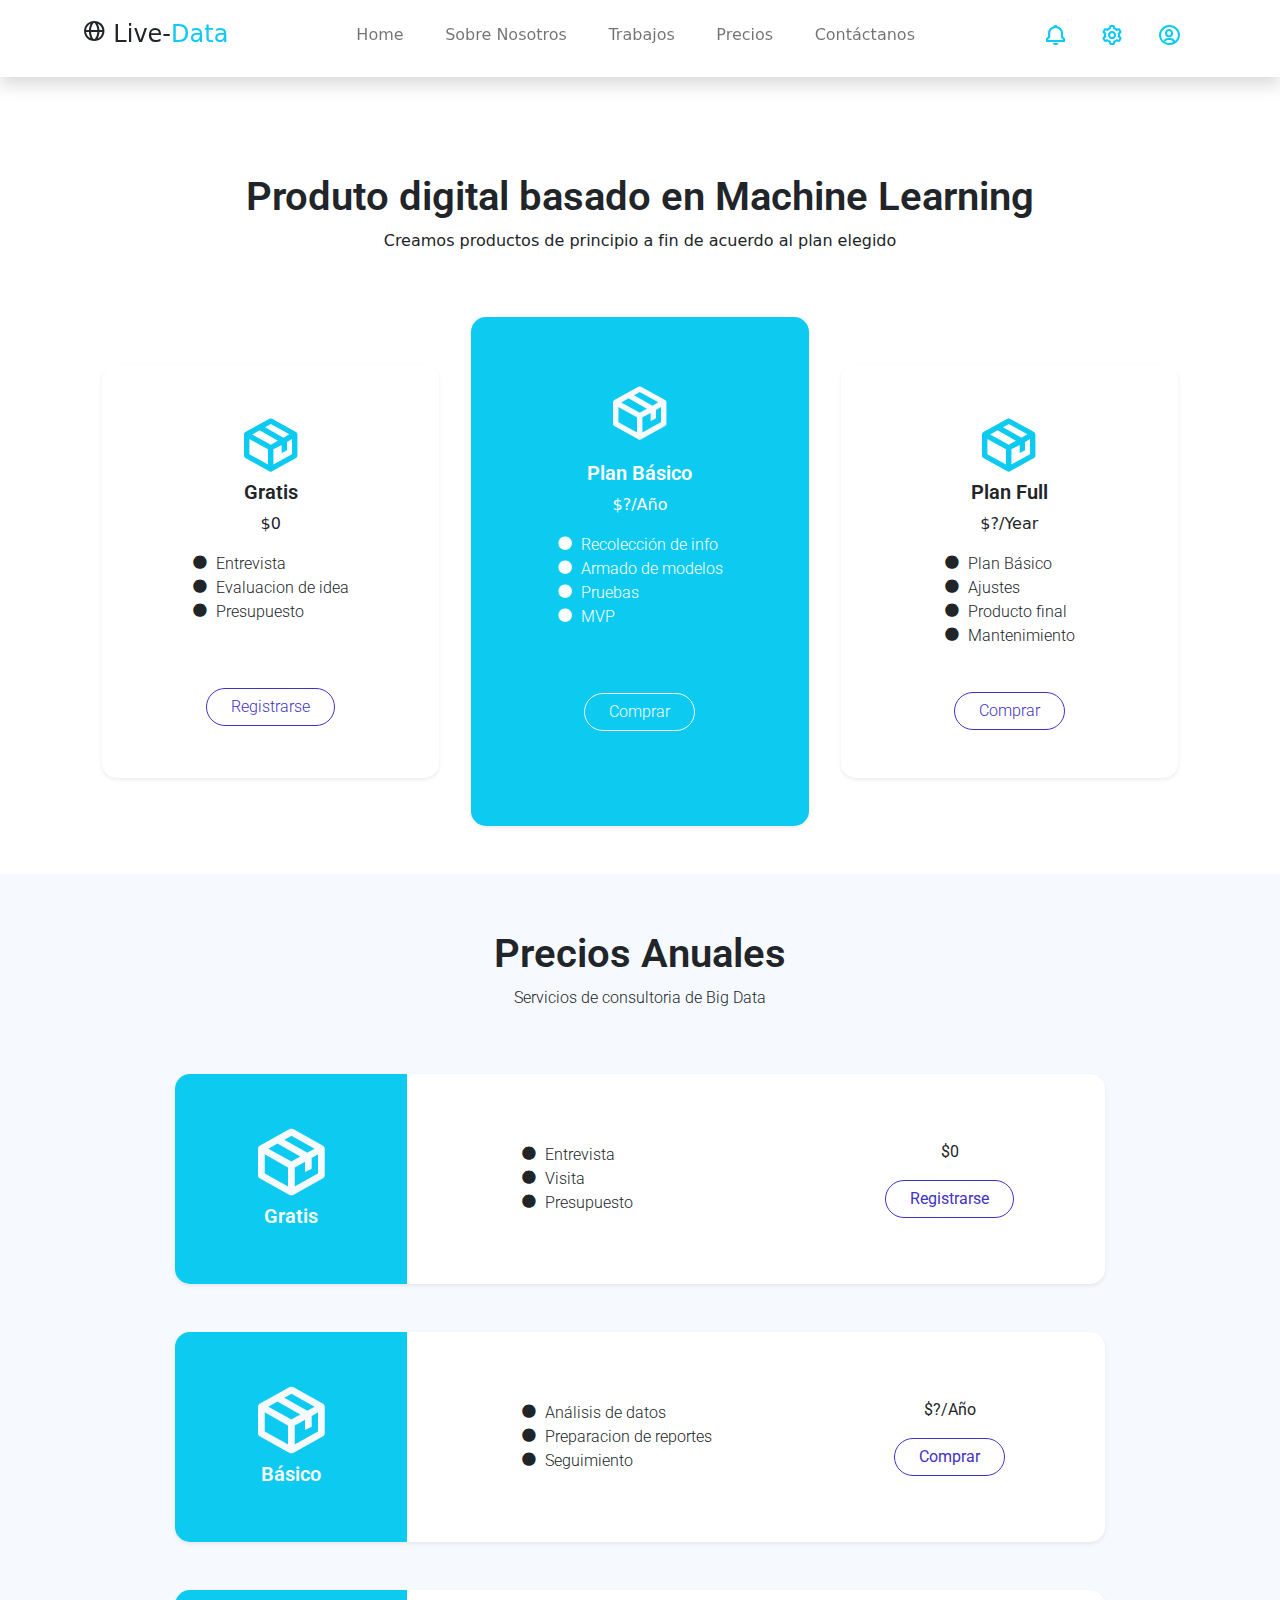
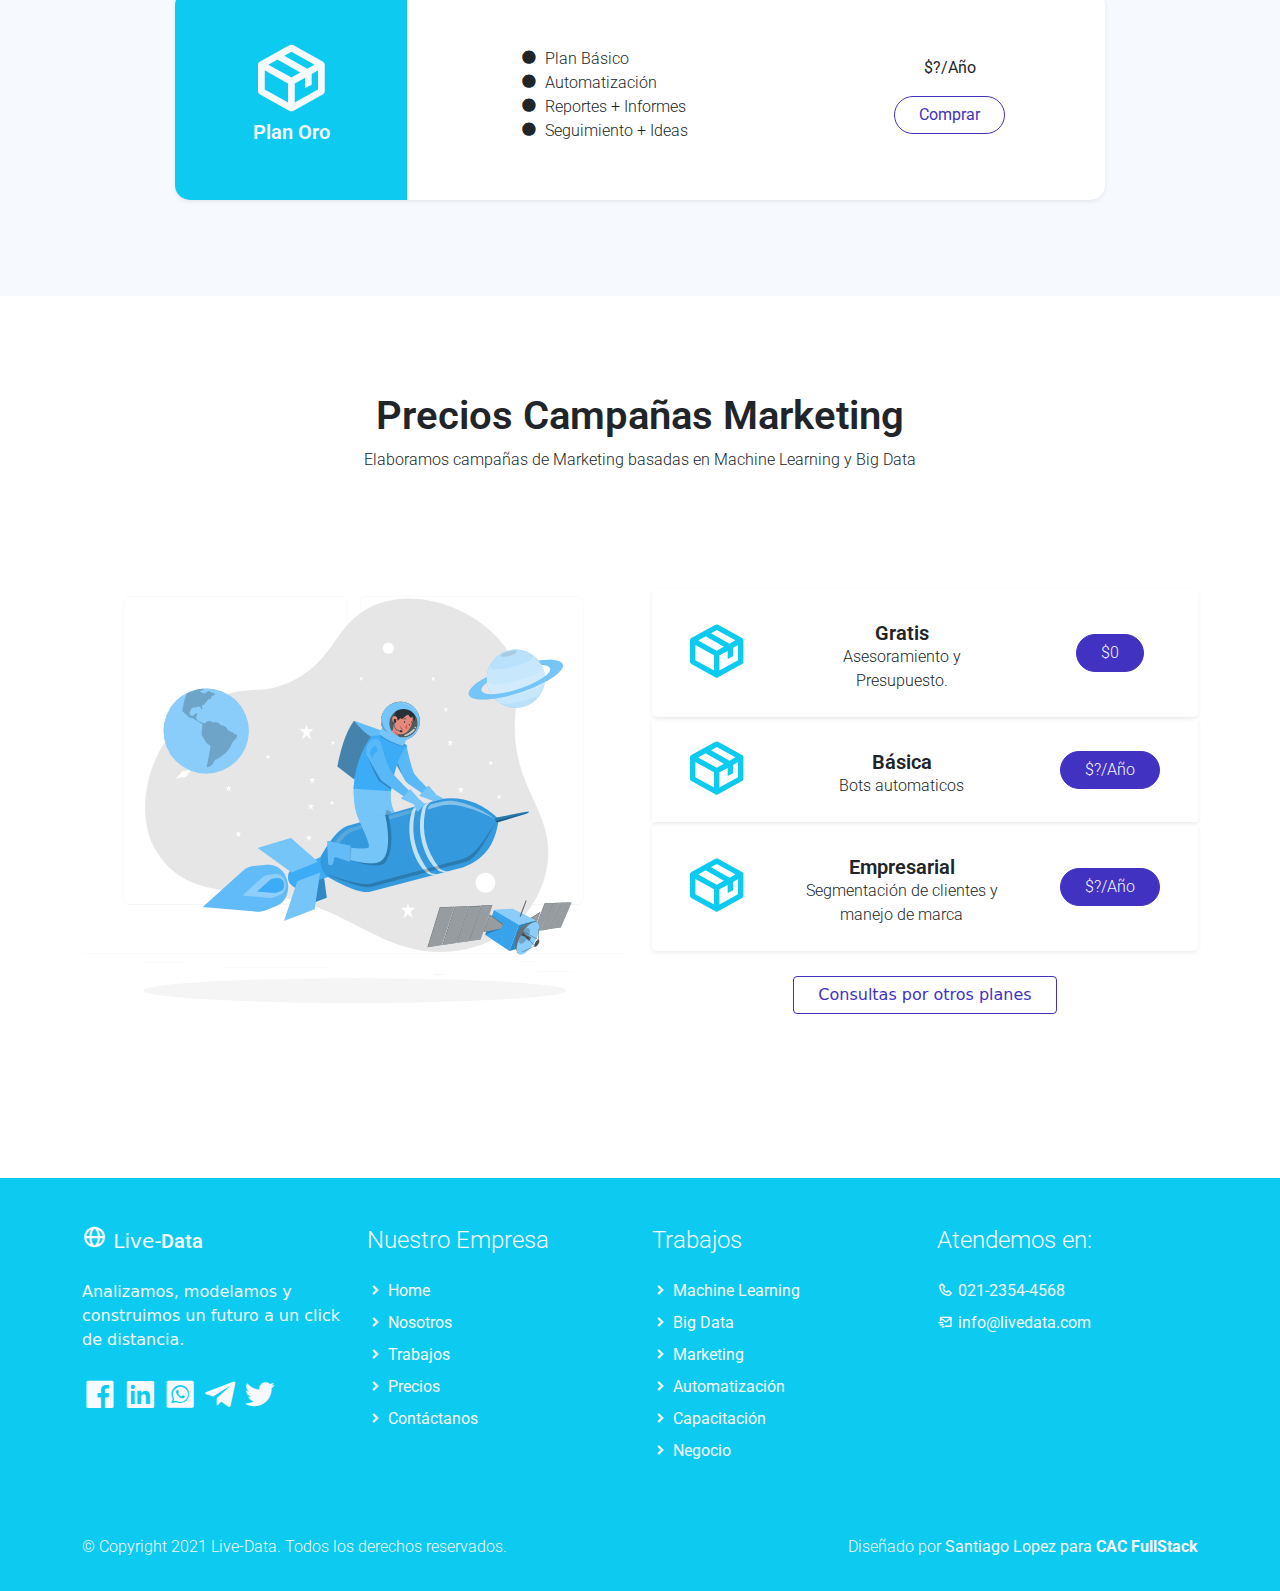
==== pricing.html @ 1e0c7a42 "Add files via upload" ====
<!DOCTYPE html>
<html lang="es">

<head>
    <title>Live-Data - Machine Learning | Big Data | Marketing</title>
        <meta charset="utf-8">
        <meta name="viewport" content="width=device-width, initial-scale=1">
        <link rel="apple-touch-icon" href="assets/img/globe-icon.png">
        <link rel="shortcut icon" type="image/x-icon" href="assets/img/globe-icon.ico">
        <!-- Load Require CSS -->
        <link href="assets/css/bootstrap.min.css" rel="stylesheet">
        <!-- Font CSS -->
        <link href="assets/css/boxicon.min.css" rel="stylesheet">
        <link href="https://fonts.googleapis.com/css2?family=Open+Sans:wght@300;400;600&display=swap" rel="stylesheet">
        <link rel="stylesheet" href="assets/css/estilos.css">
      
</head>

<body>
    <!-- Header -->
    <nav id="main_nav" class="navbar sticky-top navbar-expand-lg navbar-light bg-white shadow">
        <div class="container d-flex justify-content-between align-items-center">
            <a class="navbar-brand h1" href="index.html">
                <i class='bx bx-globe bx-sm text-dark'></i>
                <span class="text-dark h4">Live-</span><span class="text-info h4">Data</span>
            </a>
            <button class="navbar-toggler border-0" type="button" data-bs-toggle="collapse" data-bs-target="#navbar-toggler-success" aria-controls="navbarSupportedContent" aria-expanded="false" aria-label="Toggle navigation">
                <span class="navbar-toggler-icon"></span>
            </button>

            <div class="align-self-center collapse navbar-collapse flex-fill  d-lg-flex justify-content-lg-between" id="navbar-toggler-success">
                <div class="flex-fill mx-xl-5 mb-2">
                    <ul class="nav navbar-nav d-flex justify-content-between mx-xl-5 text-center text-dark">
                       <li class="nav-item">
                            <a class="nav-link btn-outline-info rounded-pill px-3" href="index.html">Home</a>
						<!-- px = padding y mx es el margin 
						rounded-pill =genera ese boton con bordes redondeados rounded-circle-->	
                        </li>
                        <li class="nav-item">
                            <a class="nav-link btn-outline-info rounded-pill px-3" href="about.html">Sobre Nosotros</a>
                        </li>
                        <li class="nav-item">
                            <a class="nav-link btn-outline-info rounded-pill px-3" href="work.html">Trabajos</a>
                        </li>
                        <li class="nav-item">
                            <a class="nav-link btn-outline-info rounded-pill px-3" href="pricing.html">Precios</a>
                        </li>
                        <li class="nav-item">
                            <a class="nav-link btn-outline-info rounded-pill px-3" href="contact.html">Contáctanos</a>
                        </li>
                    </ul>
                </div>
                <div class="navbar align-self-center d-flex">
                    <a class="nav-link" href="#"><i class='bx bx-bell bx-sm bx-tada-hover text-info'></i></a>
                    <a class="nav-link" href="#"><i class='bx bx-cog bx-sm text-info'></i></a>
                    <a class="nav-link" href="#"><i class='bx bx-user-circle bx-sm text-info'></i></a>
                </div>
            </div>
        </div>
    </nav>
    <!-- Close Header -->


    <!-- Start pricing -->
    <div class="container-lg py-5">
        <div class="col-md-12 m-auto text-center py-5">
            <h1 class="pricing-header h2 semi-bold-600">Produto digital basado en Machine Learning</h1>
            <p class="pricing-footer">
                Creamos productos de principio a fin de acuerdo al plan elegido
            </p>
        </div>


        <div class="row px-lg-3">


            <div class="col-md-4 pb-5 pt-sm-0 mt-5 px-xl-3">
                <div class="pricing-table card h-100 shadow-sm border-0 py-5">
                    <div class="pricing-table-body card-body rounded-pill text-center align-self-center p-md-0">
                        <i class="pricing-table-icon display-3 bx bx-package text-info"></i>
                        <h2 class="pricing-table-heading h5 semi-bold-600">Gratis</h2>
                        <p>$0</p>
                        <ul class="pricing-table-body text-start text-dark px-4 list-unstyled light-300">
                            <li><i class="bx bxs-circle me-2"></i>Entrevista</li>
                            <li><i class="bx bxs-circle me-2"></i>Evaluacion de idea</li>
                            <li><i class="bx bxs-circle me-2"></i>Presupuesto</li>
                        </ul>
                        <div class="pricing-table-footer pt-5">
                            <a href="#" class="btn rounded-pill px-4 btn-outline-primary light-300">Registrarse</a>
                        </div>
                    </div>
                </div>
            </div>


            <div class="col-md-4 pt-sm-0 pt-3 px-xl-3">
                <div class="pricing-table card bg-info h-100 card-rounded shadow-sm border-0 py-5">
                    <div class="pricing-table-body card-body text-center text-white align-self-center p-md-0">
                        <i class="pricing-table-icon display-3 bx bx-package text-light py-3"></i>
                        <h2 class="pricing-table-heading h5 semi-bold-600">Plan Básico</h2>
                        <p>$?/Año</p>
                        <ul class="pricing-table-list text-start text-dark px-4 list-unstyled light-300">
                            <li class="text-white"><i class="bx bxs-circle me-2"></i>Recolección de info</li>
                            <li class="text-white"><i class="bx bxs-circle me-2"></i>Armado de modelos</li>
                            <li class="text-white"><i class="bx bxs-circle me-2"></i>Pruebas</li>
                            <li class="text-white"><i class="bx bxs-circle me-2"></i>MVP</li>
                        </ul>
                        <div class="pricing-table-footer pt-5 pb-2">
                            <a href="#" class="btn rounded-pill px-4 btn-outline-light light-300">Comprar</a>
                        </div>
                    </div>
                </div>
            </div>


            <div class="col-md-4 pb-5 pt-sm-0 mt-5 px-xl-3">
                <div class="pricing-table card h-100 shadow-sm border-0 py-5">
                    <div class="pricing-table-body card-body text-center align-self-center p-md-0">
                        <i class="pricing-table-icon display-3 bx bx-package text-info"></i>
                        <h2 class="pricing-table-heading h5 semi-bold-600">Plan Full</h2>
                        <p>$?/Year</p>
                        <ul class="pricing-table-list text-start text-dark px-4 list-unstyled light-300">
                            <li><i class="bx bxs-circle me-2"></i>Plan Básico</li>
                            <li><i class="bx bxs-circle me-2"></i>Ajustes</li>
                            <li><i class="bx bxs-circle me-2"></i>Producto final</li>
                            <li><i class="bx bxs-circle me-2"></i>Mantenimiento</li>
                        </ul>
                        <br>
                        <div class="pricing-table-footer pt-1">
                            <a href="#" class="btn rounded-pill px-4 btn-outline-primary light-300">Comprar</a>
                        </div>
                    </div>
                </div>
            </div>


        </div>
    </div>
    <!-- End Content -->





    <!-- Start Pricing Horizontal Section -->
    <section class="bg-light pt-sm-0 py-5">
        <div class="container py-5">

            <h1 class="h2 semi-bold-600 text-center mt-2">Precios Anuales</h1>
            <p class="text-center pb-5 light-300">Servicios de consultoria de Big Data</p>

            <!-- Start Pricing Horizontal -->
            <div class="pricing-horizontal row col-10 m-auto d-flex shadow-sm rounded overflow-hidden bg-white">
                <div class="pricing-horizontal-icon col-md-3 text-center bg-info text-light py-4">
                    <i class="display-1 bx bx-package pt-4"></i>
                    <h5 class="h5 semi-bold-600 pb-4 light-300">Gratis</h5>
                </div>
                <div class="pricing-horizontal-body offset-lg-1 col-md-5 col-lg-4 d-flex align-items-center pl-5 pt-lg-0 pt-4">
                    <ul class="text-left px-4 list-unstyled mb-0 light-300">
                        <li><i class="bx bxs-circle me-2"></i>Entrevista</li>
                        <li><i class="bx bxs-circle me-2"></i>Visita</li>
                        <li><i class="bx bxs-circle me-2"></i>Presupuesto</li>
                    </ul>
                </div>
                <div class="pricing-horizontal-tag col-md-4 text-center pt-3 d-flex align-items-center">
                    <div class="w-100 light-300">
                        <p>$0</p>
                        <a href="#" class="btn rounded-pill px-4 btn-outline-primary mb-3">Registrarse</a>
                    </div>
                </div>
            </div>
            <!-- End Pricing Horizontal -->

            <!-- Start Pricing Horizontal -->
            <div class="pricing-horizontal row col-10 m-auto d-flex shadow-sm rounded overflow-hidden my-5 bg-white">
                <div class="pricing-horizontal-icon col-md-3 text-center bg-info text-light py-4">
                    <i class="display-1 bx bx-package pt-4"></i>
                    <h5 class="h5 semi-bold-600 pb-4 light-300">Básico</h5>
                </div>
                <div class="pricing-horizontal-body offset-lg-1 col-md-5 col-lg-4 d-flex align-items-center pl-5 pt-lg-0 pt-4">
                    <ul class="text-left px-4 list-unstyled mb-0 light-300">
                        <li><i class="bx bxs-circle me-2"></i>Análisis de datos</li>
                        <li><i class="bx bxs-circle me-2"></i>Preparacion de reportes</li>
                        <li><i class="bx bxs-circle me-2"></i>Seguimiento</li>
                    </ul>
                </div>
                <div class="pricing-horizontal-tag col-md-4 text-center pt-3 d-flex align-items-center">
                    <div class="w-100 light-300">
                        <p>$?/Año</p>
                        <a href="#" class="btn rounded-pill px-4 btn-outline-primary mb-3">Comprar</a>
                    </div>
                </div>
            </div>
            <!-- End Pricing Horizontal -->

            <!-- Start Pricing Horizontal -->
            <div class="pricing-horizontal row col-10 m-auto d-flex shadow-sm rounded overflow-hidden bg-white">
                <div class="pricing-horizontal-icon col-md-3 text-center bg-info text-light py-4">
                    <i class="display-1 bx bx-package pt-4"></i>
                    <h5 class="h5 semi-bold-600 pb-4 light-300">Plan Oro</h5>
                </div>
                <div class="pricing-horizontal-body offset-lg-1 col-md-5 col-lg-4 d-flex align-items-center pl-5 pt-lg-0 pt-4">
                    <ul class="text-left px-4 list-unstyled mb-0 light-300">
                        <li><i class="bx bxs-circle me-2"></i>Plan Básico</li>
                        <li><i class="bx bxs-circle me-2"></i>Automatización</li>
                        <li><i class="bx bxs-circle me-2"></i>Reportes + Informes</li>
                        <li><i class="bx bxs-circle me-2"></i>Seguimiento + Ideas</li>
                    </ul>
                </div>
                <div class="pricing-horizontal-tag col-md-4 text-center pt-3 d-flex align-items-center">
                    <div class="w-100 light-300">
                        <p>$?/Año</p>
                        <a href="#" class="btn rounded-pill px-4 btn-outline-primary mb-3">Comprar</a>
                    </div>
                </div>
            </div>
            <!-- End Pricing Horizontal -->

        </div>
    </section>
    <!--End Pricing Horizontal Section-->

    <section class="container py-5">

        <h1 class="h2 semi-bold-600 text-center pt-5">Precios Campañas Marketing</h1>
        <p class="text-center pb-5 light-300">
            Elaboramos campañas de Marketing basadas en Machine Learning y Big Data
        </p>

        <div class="row d-flex align-items-center pb-5">

            <div class="col-lg-6 offset-lg-0 col-md-8 offset-md-2">
                <img class="rounded float-right" src="./assets/img/pricing.svg">
            </div>

            <div class="col-lg-6">

                <!-- Start Pricing List -->
                <div class="pricing-list shadow-sm rounded-top rounded-3 py-sm-0 py-5">
                    <div class="row p-2">
                        <div class="pricing-list-icon col-3 text-center m-auto text-info ml-5 py-2">
                            <i class="display-3 bx bx-package"></i>
                        </div>
                        <div class="pricing-list-body col-md-5 align-items-center pl-3 pt-2">
                            <ul class="list-unstyled text-center light-300">
                                <li class="h5 semi-bold-600 mb-0 mt-3">Gratis</li>
                                <li>Asesoramiento y Presupuesto.</li>
                            </ul>
                        </div>
                        <div class="pricing-list-footer col-4 text-center m-auto align-items-center">
                            <a href="#" class="btn rounded-pill px-4 btn-primary light-300">$0</a>
                        </div>
                    </div>
                </div>
                <!-- End Pricing List -->

                <!-- Start Pricing List -->
                <div class="pricing-list shadow-sm py-sm-0 py-5">
                    <div class="row p-2">
                        <div class="pricing-list-icon col-3 text-center m-auto text-info ml-5 py-2">
                            <i class="display-3 bx bx-package"></i>
                        </div>
                        <div class="pricing-list-body col-md-5 align-items-center pl-3 pt-2">
                            <ul class="list-unstyled text-center light-300">
                                <li class="h5 semi-bold-600 mb-0 mt-3">Básica</li>
                                <li>Bots automaticos</li>
                            </ul>
                        </div>
                        <div class="pricing-list-footer col-sm-4 col-5 text-center m-auto align-items-center">
                            <a href="#" class="btn rounded-pill px-4 btn-primary light-300">$?/Año</a>
                        </div>
                    </div>
                </div>
                <!-- End Pricing List -->

                <!-- Start Pricing List -->
                <div class="pricing-list shadow-sm rounded-botton rounded-3 py-sm-0 py-5">
                    <div class="row p-2">
                        <div class="pricing-list-icon col-sm-3 text-center m-auto text-info ml-5 py-2">
                            <i class="display-3 bx bx-package"></i>
                        </div>
                        <div class="pricing-list-body col-md-5 align-items-center pl-3 pt-2">
                            <ul class="list-unstyled text-center light-300">
                                <li class="h5 semi-bold-600 mb-0 mt-3">Empresarial</li>
                                <li>Segmentación de clientes y manejo de marca</li>
                            </ul>
                        </div>
                        <div class="pricing-list-footer col-sm-4 col-5 text-center m-auto align-items-center">
                            <a href="#" class="btn rounded-pill px-4 btn-primary light-300">$?/Año</a>
                        </div>
                    </div>
                </div>
                <!-- End Pricing List -->
                <p class="text-center"><a class="btn px-4 mt-4 mx-auto btn-outline-primary" href="#">Consultas por otros planes</a></p>


            </div>
        </div>
    </section>


     <!-- Start Footer -->
     <footer class="bg-info pt-4">
        <div class="container">
            <div class="row py-4">

                <div class="col-lg-3 col-12 align-left">
                    <a class="navbar-brand" href="index.html">
                        <i class='bx bx-globe bx-sm text-light'></i>
                        <span class="text-light h5">Live-</span><span class="text-light h5 semi-bold-600">Data</span>
                    </a>
                    <p class="text-light my-lg-4 my-2">
                        Analizamos, modelamos y construimos un futuro
                        a un click de distancia.
                    </p>
                    <ul class="list-inline footer-icons light-300">
                        <li class="list-inline-item m-0">
                            <a class="text-light" target="_blank" href="http://facebook.com/">
                                <i class='bx bxl-facebook-square bx-md'></i>
                            </a>
                        </li>
                        <li class="list-inline-item m-0">
                            <a class="text-light" target="_blank" href="https://www.linkedin.com/">
                                <i class='bx bxl-linkedin-square bx-md'></i>
                            </a>
                        </li>
                        <li class="list-inline-item m-0">
                            <a class="text-light" target="_blank" href="https://www.whatsapp.com/">
                                <i class='bx bxl-whatsapp-square bx-md'></i>
                            </a>
                        </li>
                        <li class="list-inline-item m-0">
                            <a class="text-light" target="_blank" href="https://web.telegram.org/">
                                <i class='bx bxl-telegram bx-md'></i>
                            </a>
                        </li>
                        <li class="list-inline-item m-0">
                            <a class="text-light" target="_blank" href="https://www.twitter.com/">
                                <i class='bx bxl-twitter bx-md' ></i>
                            </a>
                        </li>
                    </ul>
                </div>

                <div class="col-lg-3 col-md-4 my-sm-0 mt-4">
                    <h3 class="h4 pb-lg-3 text-light light-300">Nuestro Empresa</h2>
                        <ul class="list-unstyled text-light light-300">
                            <li class="pb-2">
                                <i class='bx-fw bx bxs-chevron-right bx-xs'></i><a class="text-decoration-none text-light" 
								href="index.html">Home</a>
                            </li>
                            <li class="pb-2">
                                <i class='bx-fw bx bxs-chevron-right bx-xs'></i><a class="text-decoration-none text-light py-1" 
								href="about.html">Nosotros</a>
                            </li>
                            <li class="pb-2">
                                <i class='bx-fw bx bxs-chevron-right bx-xs'></i><a class="text-decoration-none text-light py-1" 
								href="work.html">Trabajos</a>
                            </li>
                            <li class="pb-2">
                                <i class='bx-fw bx bxs-chevron-right bx-xs'></i></i><a class="text-decoration-none text-light py-1" 
								href="pricing.html">Precios</a>
                            </li>
                            <li class="pb-2">
                                <i class='bx-fw bx bxs-chevron-right bx-xs'></i><a class="text-decoration-none text-light py-1" 
								href="contact.html">Contáctanos</a>
                            </li>
                        </ul>
                </div>

                <div class="col-lg-3 col-md-4 my-sm-0 mt-4">
                    <h2 class="h4 pb-lg-3 text-light light-300">Trabajos</h2>
                    <ul class="list-unstyled text-light light-300">
                        <li class="pb-2">
                            <i class='bx-fw bx bxs-chevron-right bx-xs'></i><a class="text-decoration-none text-light py-1" 
							href="#">Machine Learning</a>
                        </li>
                        <li class="pb-2">
                            <i class='bx-fw bx bxs-chevron-right bx-xs'></i><a class="text-decoration-none text-light py-1" 
							href="#">Big Data</a>
                        </li>
                        <li class="pb-2">
                            <i class='bx-fw bx bxs-chevron-right bx-xs'></i><a class="text-decoration-none text-light py-1" 
							href="#">Marketing</a>
                        </li>
                        <li class="pb-2">
                            <i class='bx-fw bx bxs-chevron-right bx-xs'></i><a class="text-decoration-none text-light py-1" 
							href="#">Automatización</a>
                        </li>
                        <li class="pb-2">
                            <i class='bx-fw bx bxs-chevron-right bx-xs'></i><a class="text-decoration-none text-light py-1" 
							href="#">Capacitación</a>
                        </li>
                        <li class="pb-2">
                            <i class='bx-fw bx bxs-chevron-right bx-xs'></i><a class="text-decoration-none text-light py-1" 
							href="#">Negocio</a>
                        </li>
                    </ul>
                </div>

                <div class="col-lg-3 col-md-4 my-sm-0 mt-4">
                    <h2 class="h4 pb-lg-3 text-light light-300">Atendemos en:</h2>
                    <ul class="list-unstyled text-light light-300">
                        <li class="pb-2">
                            <i class='bx-fw bx bx-phone bx-xs'></i><a class="text-decoration-none text-light py-1" 
							href="tel:010-020-0340">021-2354-4568</a>
                        </li>
                        <li class="pb-2">
                            <i class='bx-fw bx bx-mail-send bx-xs'></i><a class="text-decoration-none text-light py-1"
							href="mailto:info@livedata.com">info@livedata.com</a>
                        </li>
                    </ul>
                </div>

            </div>
        </div>

        <div class="w-100 bg-info py-3">
            <div class="container">
                <div class="row pt-2">
                    <div class="col-lg-6 col-sm-12">
                        <p class="text-lg-start text-center text-light light-300">
                            © Copyright 2021 Live-Data. Todos los derechos reservados.
                        </p>
                    </div>
                    <div class="col-lg-6 col-sm-12">
                        <p class="text-lg-end text-center text-light light-300">
                            Diseñado por <a rel="sponsored" class="text-decoration-none text-light" 
							href="https://cursophp.com.ar/" target="_blank">Santiago Lopez para <strong>CAC FullStack</strong></a>
                        </p>
                    </div>
                </div>
            </div>
        </div>

    </footer>
    <!--End Footer-->




    <!-- Bootstrap -->
    <script src="assets/js/bootstrap.bundle.min.js"></script>


</body>

</html>
---- assets/css/boxicon.min.css ----
@font-face{font-family:'boxicons';font-weight:normal;font-style:normal;src:url('../fonts/boxicons.eot');src:url('../fonts/boxicons.eot') format('embedded-opentype'),url('../fonts/boxicons.woff2') format('woff2'),url('../fonts/boxicons.woff') format('woff'),url('../fonts/boxicons.ttf') format('truetype'),url('../fonts/boxicons.svg?#boxicons') format('svg')}.bx{font-family:'boxicons'!important;font-weight:normal;font-style:normal;font-variant:normal;line-height:1;display:inline-block;text-transform:none;speak:none;-webkit-font-smoothing:antialiased;-moz-osx-font-smoothing:grayscale}.bx-ul{margin-left:2em;padding-left:0;list-style:none}.bx-ul>li{position:relative}.bx-ul .bx{font-size:inherit;line-height:inherit;position:absolute;left:-2em;width:2em;text-align:center}@-webkit-keyframes spin{0%{-webkit-transform:rotate(0);transform:rotate(0)}100%{-webkit-transform:rotate(359deg);transform:rotate(359deg)}}@keyframes spin{0%{-webkit-transform:rotate(0);transform:rotate(0)}100%{-webkit-transform:rotate(359deg);transform:rotate(359deg)}}@-webkit-keyframes burst{0%{-webkit-transform:scale(1);transform:scale(1);opacity:1}90%{-webkit-transform:scale(1.5);transform:scale(1.5);opacity:0}}@keyframes burst{0%{-webkit-transform:scale(1);transform:scale(1);opacity:1}90%{-webkit-transform:scale(1.5);transform:scale(1.5);opacity:0}}@-webkit-keyframes flashing{0%{opacity:1}45%{opacity:0}90%{opacity:1}}@keyframes flashing{0%{opacity:1}45%{opacity:0}90%{opacity:1}}@-webkit-keyframes fade-left{0%{-webkit-transform:translateX(0);transform:translateX(0);opacity:1}75%{-webkit-transform:translateX(-20px);transform:translateX(-20px);opacity:0}}@keyframes fade-left{0%{-webkit-transform:translateX(0);transform:translateX(0);opacity:1}75%{-webkit-transform:translateX(-20px);transform:translateX(-20px);opacity:0}}@-webkit-keyframes fade-right{0%{-webkit-transform:translateX(0);transform:translateX(0);opacity:1}75%{-webkit-transform:translateX(20px);transform:translateX(20px);opacity:0}}@keyframes fade-right{0%{-webkit-transform:translateX(0);transform:translateX(0);opacity:1}75%{-webkit-transform:translateX(20px);transform:translateX(20px);opacity:0}}@-webkit-keyframes fade-up{0%{-webkit-transform:translateY(0);transform:translateY(0);opacity:1}75%{-webkit-transform:translateY(-20px);transform:translateY(-20px);opacity:0}}@keyframes fade-up{0%{-webkit-transform:translateY(0);transform:translateY(0);opacity:1}75%{-webkit-transform:translateY(-20px);transform:translateY(-20px);opacity:0}}@-webkit-keyframes fade-down{0%{-webkit-transform:translateY(0);transform:translateY(0);opacity:1}75%{-webkit-transform:translateY(20px);transform:translateY(20px);opacity:0}}@keyframes fade-down{0%{-webkit-transform:translateY(0);transform:translateY(0);opacity:1}75%{-webkit-transform:translateY(20px);transform:translateY(20px);opacity:0}}@-webkit-keyframes tada{from{-webkit-transform:scale3d(1,1,1);transform:scale3d(1,1,1)}10%,20%{-webkit-transform:scale3d(.95,.95,.95) rotate3d(0,0,1,-10deg);transform:scale3d(.95,.95,.95) rotate3d(0,0,1,-10deg)}30%,50%,70%,90%{-webkit-transform:scale3d(1,1,1) rotate3d(0,0,1,10deg);transform:scale3d(1,1,1) rotate3d(0,0,1,10deg)}40%,60%,80%{-webkit-transform:scale3d(1,1,1) rotate3d(0,0,1,-10deg);transform:scale3d(1,1,1) rotate3d(0,0,1,-10deg)}to{-webkit-transform:scale3d(1,1,1);transform:scale3d(1,1,1)}}@keyframes tada{from{-webkit-transform:scale3d(1,1,1);transform:scale3d(1,1,1)}10%,20%{-webkit-transform:scale3d(.95,.95,.95) rotate3d(0,0,1,-10deg);transform:scale3d(.95,.95,.95) rotate3d(0,0,1,-10deg)}30%,50%,70%,90%{-webkit-transform:scale3d(1,1,1) rotate3d(0,0,1,10deg);transform:scale3d(1,1,1) rotate3d(0,0,1,10deg)}40%,60%,80%{-webkit-transform:rotate3d(0,0,1,-10deg);transform:rotate3d(0,0,1,-10deg)}to{-webkit-transform:scale3d(1,1,1);transform:scale3d(1,1,1)}}.bx-spin{-webkit-animation:spin 2s linear infinite;animation:spin 2s linear infinite}.bx-spin-hover:hover{-webkit-animation:spin 2s linear infinite;animation:spin 2s linear infinite}.bx-tada{-webkit-animation:tada 1.5s ease infinite;animation:tada 1.5s ease infinite}.bx-tada-hover:hover{-webkit-animation:tada 1.5s ease infinite;animation:tada 1.5s ease infinite}.bx-flashing{-webkit-animation:flashing 1.5s infinite linear;animation:flashing 1.5s infinite linear}.bx-flashing-hover:hover{-webkit-animation:flashing 1.5s infinite linear;animation:flashing 1.5s infinite linear}.bx-burst{-webkit-animation:burst 1.5s infinite linear;animation:burst 1.5s infinite linear}.bx-burst-hover:hover{-webkit-animation:burst 1.5s infinite linear;animation:burst 1.5s infinite linear}.bx-fade-up{-webkit-animation:fade-up 1.5s infinite linear;animation:fade-up 1.5s infinite linear}.bx-fade-up-hover:hover{-webkit-animation:fade-up 1.5s infinite linear;animation:fade-up 1.5s infinite linear}.bx-fade-down{-webkit-animation:fade-down 1.5s infinite linear;animation:fade-down 1.5s infinite linear}.bx-fade-down-hover:hover{-webkit-animation:fade-down 1.5s infinite linear;animation:fade-down 1.5s infinite linear}.bx-fade-left{-webkit-animation:fade-left 1.5s infinite linear;animation:fade-left 1.5s infinite linear}.bx-fade-left-hover:hover{-webkit-animation:fade-left 1.5s infinite linear;animation:fade-left 1.5s infinite linear}.bx-fade-right{-webkit-animation:fade-right 1.5s infinite linear;animation:fade-right 1.5s infinite linear}.bx-fade-right-hover:hover{-webkit-animation:fade-right 1.5s infinite linear;animation:fade-right 1.5s infinite linear}.bx-xs{font-size:1rem!important}.bx-sm{font-size:1.55rem!important}.bx-md{font-size:2.25rem!important}.bx-fw{font-size:1.2857142857em;line-height:.8em;width:1.2857142857em;height:.8em;margin-top:-.2em!important;vertical-align:middle}.bx-lg{font-size:3.0!important}.bx-pull-left{float:left;margin-right:.3em!important}.bx-pull-right{float:right;margin-left:.3em!important}.bx-rotate-90{transform:rotate(90deg);-ms-filter:'progid:DXImageTransform.Microsoft.BasicImage(rotation=1)'}.bx-rotate-180{transform:rotate(180deg);-ms-filter:'progid:DXImageTransform.Microsoft.BasicImage(rotation=2)'}.bx-rotate-270{transform:rotate(270deg);-ms-filter:'progid:DXImageTransform.Microsoft.BasicImage(rotation=3)'}.bx-flip-horizontal{transform:scaleX(-1);-ms-filter:'progid:DXImageTransform.Microsoft.BasicImage(rotation=0,mirror=1)'}.bx-flip-vertical{transform:scaleY(-1);-ms-filter:'progid:DXImageTransform.Microsoft.BasicImage(rotation=2,mirror=1)'}.bx-border{padding:.25em;border:.07em solid rgba(0,0,0,.1);border-radius:.25em}.bx-border-circle{padding:.25em;border:.07em solid rgba(0,0,0,.1);border-radius:50%}.bx-abacus:before{content:"\e900"}.bx-accessibility:before{content:"\e901"}.bx-add-to-queue:before{content:"\e902"}.bx-adjust:before{content:"\e903"}.bx-alarm:before{content:"\e904"}.bx-alarm-add:before{content:"\e905"}.bx-alarm-exclamation:before{content:"\e906"}.bx-alarm-off:before{content:"\e907"}.bx-alarm-snooze:before{content:"\e908"}.bx-album:before{content:"\e909"}.bx-align-justify:before{content:"\e90a"}.bx-align-left:before{content:"\e90b"}.bx-align-middle:before{content:"\e90c"}.bx-align-right:before{content:"\e90d"}.bx-analyse:before{content:"\e90e"}.bx-anchor:before{content:"\e90f"}.bx-angry:before{content:"\e910"}.bx-aperture:before{content:"\e911"}.bx-arch:before{content:"\e912"}.bx-archive:before{content:"\e913"}.bx-archive-in:before{content:"\e914"}.bx-archive-out:before{content:"\e915"}.bx-area:before{content:"\e916"}.bx-arrow-back:before{content:"\e917"}.bx-arrow-from-bottom:before{content:"\e918"}.bx-arrow-from-left:before{content:"\e919"}.bx-arrow-from-right:before{content:"\e91a"}.bx-arrow-from-top:before{content:"\e91b"}.bx-arrow-to-bottom:before{content:"\e91c"}.bx-arrow-to-left:before{content:"\e91d"}.bx-arrow-to-right:before{content:"\e91e"}.bx-arrow-to-top:before{content:"\e91f"}.bx-at:before{content:"\e920"}.bx-atom:before{content:"\e921"}.bx-award:before{content:"\e922"}.bx-badge:before{content:"\e923"}.bx-badge-check:before{content:"\e924"}.bx-ball:before{content:"\e925"}.bx-band-aid:before{content:"\e926"}.bx-bar-chart:before{content:"\e927"}.bx-bar-chart-alt:before{content:"\e928"}.bx-bar-chart-alt-2:before{content:"\e929"}.bx-bar-chart-square:before{content:"\e92a"}.bx-barcode:before{content:"\e92b"}.bx-barcode-reader:before{content:"\e92c"}.bx-baseball:before{content:"\e92d"}.bx-basket:before{content:"\e92e"}.bx-basketball:before{content:"\e92f"}.bx-bath:before{content:"\e930"}.bx-battery:before{content:"\e931"}.bx-bed:before{content:"\e932"}.bx-been-here:before{content:"\e933"}.bx-beer:before{content:"\e934"}.bx-bell:before{content:"\e935"}.bx-bell-minus:before{content:"\e936"}.bx-bell-off:before{content:"\e937"}.bx-bell-plus:before{content:"\e938"}.bx-bible:before{content:"\e939"}.bx-bitcoin:before{content:"\e93a"}.bx-blanket:before{content:"\e93b"}.bx-block:before{content:"\e93c"}.bx-bluetooth:before{content:"\e93d"}.bx-body:before{content:"\e93e"}.bx-bold:before{content:"\e93f"}.bx-bolt-circle:before{content:"\e940"}.bx-bomb:before{content:"\e941"}.bx-bone:before{content:"\e942"}.bx-bong:before{content:"\e943"}.bx-book:before{content:"\e944"}.bx-book-add:before{content:"\e945"}.bx-book-alt:before{content:"\e946"}.bx-book-bookmark:before{content:"\e947"}.bx-book-content:before{content:"\e948"}.bx-book-heart:before{content:"\e949"}.bx-bookmark:before{content:"\e94a"}.bx-bookmark-alt:before{content:"\e94b"}.bx-bookmark-alt-minus:before{content:"\e94c"}.bx-bookmark-alt-plus:before{content:"\e94d"}.bx-bookmark-heart:before{content:"\e94e"}.bx-bookmark-minus:before{content:"\e94f"}.bx-bookmark-plus:before{content:"\e950"}.bx-bookmarks:before{content:"\e951"}.bx-book-open:before{content:"\e952"}.bx-book-reader:before{content:"\e953"}.bx-border-all:before{content:"\e954"}.bx-border-bottom:before{content:"\e955"}.bx-border-inner:before{content:"\e956"}.bx-border-left:before{content:"\e957"}.bx-border-none:before{content:"\e958"}.bx-border-outer:before{content:"\e959"}.bx-border-radius:before{content:"\e95a"}.bx-border-right:before{content:"\e95b"}.bx-border-top:before{content:"\e95c"}.bx-bot:before{content:"\e95d"}.bx-bowling-ball:before{content:"\e95e"}.bx-box:before{content:"\e95f"}.bx-bracket:before{content:"\e960"}.bx-braille:before{content:"\e961"}.bx-brain:before{content:"\e962"}.bx-briefcase:before{content:"\e963"}.bx-briefcase-alt:before{content:"\e964"}.bx-briefcase-alt-2:before{content:"\e965"}.bx-brightness:before{content:"\e966"}.bx-brightness-half:before{content:"\e967"}.bx-broadcast:before{content:"\e968"}.bx-brush:before{content:"\e969"}.bx-brush-alt:before{content:"\e96a"}.bx-bug:before{content:"\e96b"}.bx-bug-alt:before{content:"\e96c"}.bx-building:before{content:"\e96d"}.bx-building-house:before{content:"\e96e"}.bx-buildings:before{content:"\e96f"}.bx-bulb:before{content:"\e970"}.bx-bullseye:before{content:"\e971"}.bx-buoy:before{content:"\e972"}.bx-bus:before{content:"\e973"}.bx-bus-school:before{content:"\e974"}.bx-cabinet:before{content:"\e975"}.bx-cake:before{content:"\e976"}.bx-calculator:before{content:"\e977"}.bx-calendar:before{content:"\e978"}.bx-calendar-alt:before{content:"\e979"}.bx-calendar-check:before{content:"\e97a"}.bx-calendar-edit:before{content:"\e97b"}.bx-calendar-event:before{content:"\e97c"}.bx-calendar-exclamation:before{content:"\e97d"}.bx-calendar-heart:before{content:"\e97e"}.bx-calendar-minus:before{content:"\e97f"}.bx-calendar-plus:before{content:"\e980"}.bx-calendar-star:before{content:"\e981"}.bx-calendar-week:before{content:"\e982"}.bx-calendar-x:before{content:"\e983"}.bx-camera:before{content:"\e984"}.bx-camera-home:before{content:"\e985"}.bx-camera-movie:before{content:"\e986"}.bx-camera-off:before{content:"\e987"}.bx-capsule:before{content:"\e988"}.bx-captions:before{content:"\e989"}.bx-car:before{content:"\e98a"}.bx-card:before{content:"\e98b"}.bx-caret-down:before{content:"\e98c"}.bx-caret-down-circle:before{content:"\e98d"}.bx-caret-down-square:before{content:"\e98e"}.bx-caret-left:before{content:"\e98f"}.bx-caret-left-circle:before{content:"\e990"}.bx-caret-left-square:before{content:"\e991"}.bx-caret-right:before{content:"\e992"}.bx-caret-right-circle:before{content:"\e993"}.bx-caret-right-square:before{content:"\e994"}.bx-caret-up:before{content:"\e995"}.bx-caret-up-circle:before{content:"\e996"}.bx-caret-up-square:before{content:"\e997"}.bx-carousel:before{content:"\e998"}.bx-cart:before{content:"\e999"}.bx-cart-alt:before{content:"\e99a"}.bx-cast:before{content:"\e99b"}.bx-category:before{content:"\e99c"}.bx-category-alt:before{content:"\e99d"}.bx-cctv:before{content:"\e99e"}.bx-certification:before{content:"\e99f"}.bx-chair:before{content:"\e9a0"}.bx-chalkboard:before{content:"\e9a1"}.bx-chart:before{content:"\e9a2"}.bx-chat:before{content:"\e9a3"}.bx-check:before{content:"\e9a4"}.bx-checkbox:before{content:"\e9a5"}.bx-checkbox-checked:before{content:"\e9a6"}.bx-checkbox-square:before{content:"\e9a7"}.bx-check-circle:before{content:"\e9a8"}.bx-check-double:before{content:"\e9a9"}.bx-check-shield:before{content:"\e9aa"}.bx-check-square:before{content:"\e9ab"}.bx-chevron-down:before{content:"\e9ac"}.bx-chevron-down-circle:before{content:"\e9ad"}.bx-chevron-down-square:before{content:"\e9ae"}.bx-chevron-left:before{content:"\e9af"}.bx-chevron-left-circle:before{content:"\e9b0"}.bx-chevron-left-square:before{content:"\e9b1"}.bx-chevron-right:before{content:"\e9b2"}.bx-chevron-right-circle:before{content:"\e9b3"}.bx-chevron-right-square:before{content:"\e9b4"}.bx-chevrons-down:before{content:"\e9b5"}.bx-chevrons-left:before{content:"\e9b6"}.bx-chevrons-right:before{content:"\e9b7"}.bx-chevrons-up:before{content:"\e9b8"}.bx-chevron-up:before{content:"\e9b9"}.bx-chevron-up-circle:before{content:"\e9ba"}.bx-chevron-up-square:before{content:"\e9bb"}.bx-chip:before{content:"\e9bc"}.bx-church:before{content:"\e9bd"}.bx-circle:before{content:"\e9be"}.bx-clinic:before{content:"\e9bf"}.bx-clipboard:before{content:"\e9c0"}.bx-closet:before{content:"\e9c1"}.bx-cloud:before{content:"\e9c2"}.bx-cloud-download:before{content:"\e9c3"}.bx-cloud-drizzle:before{content:"\e9c4"}.bx-cloud-lightning:before{content:"\e9c5"}.bx-cloud-light-rain:before{content:"\e9c6"}.bx-cloud-rain:before{content:"\e9c7"}.bx-cloud-snow:before{content:"\e9c8"}.bx-cloud-upload:before{content:"\e9c9"}.bx-code:before{content:"\e9ca"}.bx-code-alt:before{content:"\e9cb"}.bx-code-block:before{content:"\e9cc"}.bx-code-curly:before{content:"\e9cd"}.bx-coffee:before{content:"\e9ce"}.bx-coffee-togo:before{content:"\e9cf"}.bx-cog:before{content:"\e9d0"}.bx-coin:before{content:"\e9d1"}.bx-coin-stack:before{content:"\e9d2"}.bx-collapse:before{content:"\e9d3"}.bx-collection:before{content:"\e9d4"}.bx-color-fill:before{content:"\e9d5"}.bx-columns:before{content:"\e9d6"}.bx-command:before{content:"\e9d7"}.bx-comment:before{content:"\e9d8"}.bx-comment-add:before{content:"\e9d9"}.bx-comment-check:before{content:"\e9da"}.bx-comment-detail:before{content:"\e9db"}.bx-comment-dots:before{content:"\e9dc"}.bx-comment-edit:before{content:"\e9dd"}.bx-comment-error:before{content:"\e9de"}.bx-comment-minus:before{content:"\e9df"}.bx-comment-x:before{content:"\e9e0"}.bx-compass:before{content:"\e9e1"}.bx-confused:before{content:"\e9e2"}.bx-conversation:before{content:"\e9e3"}.bx-cookie:before{content:"\e9e4"}.bx-cool:before{content:"\e9e5"}.bx-copy:before{content:"\e9e6"}.bx-copy-alt:before{content:"\e9e7"}.bx-copyright:before{content:"\e9e8"}.bx-credit-card:before{content:"\e9e9"}.bx-credit-card-alt:before{content:"\e9ea"}.bx-credit-card-front:before{content:"\e9eb"}.bx-crop:before{content:"\e9ec"}.bx-crosshair:before{content:"\e9ed"}.bx-crown:before{content:"\e9ee"}.bx-cube:before{content:"\e9ef"}.bx-cube-alt:before{content:"\e9f0"}.bx-cuboid:before{content:"\e9f1"}.bx-current-location:before{content:"\e9f2"}.bx-customize:before{content:"\e9f3"}.bx-cut:before{content:"\e9f4"}.bx-cycling:before{content:"\e9f5"}.bx-cylinder:before{content:"\e9f6"}.bx-data:before{content:"\e9f7"}.bx-desktop:before{content:"\e9f8"}.bx-detail:before{content:"\e9f9"}.bx-devices:before{content:"\e9fa"}.bx-dialpad:before{content:"\e9fb"}.bx-dialpad-alt:before{content:"\e9fc"}.bx-diamond:before{content:"\e9fd"}.bx-dice-1:before{content:"\e9fe"}.bx-dice-2:before{content:"\e9ff"}.bx-dice-3:before{content:"\ea00"}.bx-dice-4:before{content:"\ea01"}.bx-dice-5:before{content:"\ea02"}.bx-dice-6:before{content:"\ea03"}.bx-directions:before{content:"\ea04"}.bx-disc:before{content:"\ea05"}.bx-dish:before{content:"\ea06"}.bx-dislike:before{content:"\ea07"}.bx-dizzy:before{content:"\ea08"}.bx-dna:before{content:"\ea09"}.bx-dock-bottom:before{content:"\ea0a"}.bx-dock-left:before{content:"\ea0b"}.bx-dock-right:before{content:"\ea0c"}.bx-dock-top:before{content:"\ea0d"}.bx-dollar:before{content:"\ea0e"}.bx-dollar-circle:before{content:"\ea0f"}.bx-donate-blood:before{content:"\ea10"}.bx-donate-heart:before{content:"\ea11"}.bx-door-open:before{content:"\ea12"}.bx-dots-horizontal:before{content:"\ea13"}.bx-dots-horizontal-rounded:before{content:"\ea14"}.bx-dots-vertical:before{content:"\ea15"}.bx-dots-vertical-rounded:before{content:"\ea16"}.bx-doughnut-chart:before{content:"\ea17"}.bx-down-arrow:before{content:"\ea18"}.bx-down-arrow-alt:before{content:"\ea19"}.bx-down-arrow-circle:before{content:"\ea1a"}.bx-download:before{content:"\ea1b"}.bx-downvote:before{content:"\ea1c"}.bx-drink:before{content:"\ea1d"}.bx-droplet:before{content:"\ea1e"}.bx-dumbbell:before{content:"\ea1f"}.bx-duplicate:before{content:"\ea20"}.bx-edit:before{content:"\ea21"}.bx-edit-alt:before{content:"\ea22"}.bx-envelope:before{content:"\ea23"}.bx-envelope-open:before{content:"\ea24"}.bx-equalizer:before{content:"\ea25"}.bx-eraser:before{content:"\ea26"}.bx-error:before{content:"\ea27"}.bx-error-alt:before{content:"\ea28"}.bx-error-circle:before{content:"\ea29"}.bx-euro:before{content:"\ea2a"}.bx-exclude:before{content:"\ea2b"}.bx-exit:before{content:"\ea2c"}.bx-exit-fullscreen:before{content:"\ea2d"}.bx-expand:before{content:"\ea2e"}.bx-expand-alt:before{content:"\ea2f"}.bx-export:before{content:"\ea30"}.bx-extension:before{content:"\ea31"}.bx-face:before{content:"\ea32"}.bx-fast-forward:before{content:"\ea33"}.bx-fast-forward-circle:before{content:"\ea34"}.bx-female:before{content:"\ea35"}.bx-female-sign:before{content:"\ea36"}.bx-file:before{content:"\ea37"}.bx-file-blank:before{content:"\ea38"}.bx-file-find:before{content:"\ea39"}.bx-film:before{content:"\ea3a"}.bx-filter:before{content:"\ea3b"}.bx-filter-alt:before{content:"\ea3c"}.bx-fingerprint:before{content:"\ea3d"}.bx-first-aid:before{content:"\ea3e"}.bx-first-page:before{content:"\ea3f"}.bx-flag:before{content:"\ea40"}.bx-folder:before{content:"\ea41"}.bx-folder-minus:before{content:"\ea42"}.bx-folder-open:before{content:"\ea43"}.bx-folder-plus:before{content:"\ea44"}.bx-font:before{content:"\ea45"}.bx-font-color:before{content:"\ea46"}.bx-font-family:before{content:"\ea47"}.bx-font-size:before{content:"\ea48"}.bx-food-menu:before{content:"\ea49"}.bx-food-tag:before{content:"\ea4a"}.bx-football:before{content:"\ea4b"}.bx-fridge:before{content:"\ea4c"}.bx-fullscreen:before{content:"\ea4d"}.bx-game:before{content:"\ea4e"}.bx-gas-pump:before{content:"\ea4f"}.bx-ghost:before{content:"\ea50"}.bx-gift:before{content:"\ea51"}.bx-git-branch:before{content:"\ea52"}.bx-git-commit:before{content:"\ea53"}.bx-git-compare:before{content:"\ea54"}.bx-git-merge:before{content:"\ea55"}.bx-git-pull-request:before{content:"\ea56"}.bx-git-repo-forked:before{content:"\ea57"}.bx-glasses:before{content:"\ea58"}.bx-glasses-alt:before{content:"\ea59"}.bx-globe:before{content:"\ea5a"}.bx-globe-alt:before{content:"\ea5b"}.bx-grid:before{content:"\ea5c"}.bx-grid-alt:before{content:"\ea5d"}.bx-grid-horizontal:before{content:"\ea5e"}.bx-grid-small:before{content:"\ea5f"}.bx-grid-vertical:before{content:"\ea60"}.bx-group:before{content:"\ea61"}.bx-handicap:before{content:"\ea62"}.bx-happy:before{content:"\ea63"}.bx-happy-alt:before{content:"\ea64"}.bx-happy-beaming:before{content:"\ea65"}.bx-happy-heart-eyes:before{content:"\ea66"}.bx-hash:before{content:"\ea67"}.bx-hdd:before{content:"\ea68"}.bx-heading:before{content:"\ea69"}.bx-headphone:before{content:"\ea6a"}.bx-health:before{content:"\ea6b"}.bx-heart:before{content:"\ea6c"}.bx-heart-circle:before{content:"\ea6d"}.bx-heart-square:before{content:"\ea6e"}.bx-help-circle:before{content:"\ea6f"}.bx-hide:before{content:"\ea70"}.bx-highlight:before{content:"\ea71"}.bx-history:before{content:"\ea72"}.bx-hive:before{content:"\ea73"}.bx-home:before{content:"\ea74"}.bx-home-alt:before{content:"\ea75"}.bx-home-circle:before{content:"\ea76"}.bx-home-heart:before{content:"\ea77"}.bx-home-smile:before{content:"\ea78"}.bx-horizontal-center:before{content:"\ea79"}.bx-hotel:before{content:"\ea7a"}.bx-hourglass:before{content:"\ea7b"}.bx-id-card:before{content:"\ea7c"}.bx-image:before{content:"\ea7d"}.bx-image-add:before{content:"\ea7e"}.bx-image-alt:before{content:"\ea7f"}.bx-images:before{content:"\ea80"}.bx-import:before{content:"\ea81"}.bx-infinite:before{content:"\ea82"}.bx-info-circle:before{content:"\ea83"}.bx-info-square:before{content:"\ea84"}.bx-intersect:before{content:"\ea85"}.bx-italic:before{content:"\ea86"}.bx-joystick:before{content:"\ea87"}.bx-joystick-alt:before{content:"\ea88"}.bx-joystick-button:before{content:"\ea89"}.bx-key:before{content:"\ea8a"}.bx-label:before{content:"\ea8b"}.bx-landscape:before{content:"\ea8c"}.bx-laptop:before{content:"\ea8d"}.bx-last-page:before{content:"\ea8e"}.bx-laugh:before{content:"\ea8f"}.bx-layer:before{content:"\ea90"}.bx-layer-minus:before{content:"\ea91"}.bx-layer-plus:before{content:"\ea92"}.bx-layout:before{content:"\ea93"}.bx-left-arrow:before{content:"\ea94"}.bx-left-arrow-alt:before{content:"\ea95"}.bx-left-arrow-circle:before{content:"\ea96"}.bx-left-down-arrow-circle:before{content:"\ea97"}.bx-left-indent:before{content:"\ea98"}.bx-left-top-arrow-circle:before{content:"\ea99"}.bx-library:before{content:"\ea9a"}.bx-like:before{content:"\ea9b"}.bx-line-chart:before{content:"\ea9c"}.bx-line-chart-down:before{content:"\ea9d"}.bx-link:before{content:"\ea9e"}.bx-link-alt:before{content:"\ea9f"}.bx-link-external:before{content:"\eaa0"}.bx-lira:before{content:"\eaa1"}.bx-list-check:before{content:"\eaa2"}.bx-list-minus:before{content:"\eaa3"}.bx-list-ol:before{content:"\eaa4"}.bx-list-plus:before{content:"\eaa5"}.bx-list-ul:before{content:"\eaa6"}.bx-loader:before{content:"\eaa7"}.bx-loader-alt:before{content:"\eaa8"}.bx-loader-circle:before{content:"\eaa9"}.bx-location-plus:before{content:"\eaaa"}.bx-lock:before{content:"\eaab"}.bx-lock-alt:before{content:"\eaac"}.bx-lock-open:before{content:"\eaad"}.bx-lock-open-alt:before{content:"\eaae"}.bx-log-in:before{content:"\eaaf"}.bx-log-in-circle:before{content:"\eab0"}.bx-log-out:before{content:"\eab1"}.bx-log-out-circle:before{content:"\eab2"}.bx-low-vision:before{content:"\eab3"}.bx-magnet:before{content:"\eab4"}.bx-mail-send:before{content:"\eab5"}.bx-male:before{content:"\eab6"}.bx-male-sign:before{content:"\eab7"}.bx-map:before{content:"\eab8"}.bx-map-alt:before{content:"\eab9"}.bx-map-pin:before{content:"\eaba"}.bx-mask:before{content:"\eabb"}.bx-medal:before{content:"\eabc"}.bx-meh:before{content:"\eabd"}.bx-meh-alt:before{content:"\eabe"}.bx-meh-blank:before{content:"\eabf"}.bx-memory-card:before{content:"\eac0"}.bx-menu:before{content:"\eac1"}.bx-menu-alt-left:before{content:"\eac2"}.bx-menu-alt-right:before{content:"\eac3"}.bx-merge:before{content:"\eac4"}.bx-message:before{content:"\eac5"}.bx-message-add:before{content:"\eac6"}.bx-message-alt:before{content:"\eac7"}.bx-message-alt-add:before{content:"\eac8"}.bx-message-alt-check:before{content:"\eac9"}.bx-message-alt-detail:before{content:"\eaca"}.bx-message-alt-dots:before{content:"\eacb"}.bx-message-alt-edit:before{content:"\eacc"}.bx-message-alt-error:before{content:"\eacd"}.bx-message-alt-minus:before{content:"\eace"}.bx-message-alt-x:before{content:"\eacf"}.bx-message-check:before{content:"\ead0"}.bx-message-detail:before{content:"\ead1"}.bx-message-dots:before{content:"\ead2"}.bx-message-edit:before{content:"\ead3"}.bx-message-error:before{content:"\ead4"}.bx-message-minus:before{content:"\ead5"}.bx-message-rounded:before{content:"\ead6"}.bx-message-rounded-add:before{content:"\ead7"}.bx-message-rounded-check:before{content:"\ead8"}.bx-message-rounded-detail:before{content:"\ead9"}.bx-message-rounded-dots:before{content:"\eada"}.bx-message-rounded-edit:before{content:"\eadb"}.bx-message-rounded-error:before{content:"\eadc"}.bx-message-rounded-minus:before{content:"\eadd"}.bx-message-rounded-x:before{content:"\eade"}.bx-message-square:before{content:"\eadf"}.bx-message-square-add:before{content:"\eae0"}.bx-message-square-check:before{content:"\eae1"}.bx-message-square-detail:before{content:"\eae2"}.bx-message-square-dots:before{content:"\eae3"}.bx-message-square-edit:before{content:"\eae4"}.bx-message-square-error:before{content:"\eae5"}.bx-message-square-minus:before{content:"\eae6"}.bx-message-square-x:before{content:"\eae7"}.bx-message-x:before{content:"\eae8"}.bx-meteor:before{content:"\eae9"}.bx-microchip:before{content:"\eaea"}.bx-microphone:before{content:"\eaeb"}.bx-microphone-off:before{content:"\eaec"}.bx-minus:before{content:"\eaed"}.bx-minus-back:before{content:"\eaee"}.bx-minus-circle:before{content:"\eaef"}.bx-minus-front:before{content:"\eaf0"}.bx-mobile:before{content:"\eaf1"}.bx-mobile-alt:before{content:"\eaf2"}.bx-mobile-landscape:before{content:"\eaf3"}.bx-mobile-vibration:before{content:"\eaf4"}.bx-money:before{content:"\eaf5"}.bx-moon:before{content:"\eaf6"}.bx-mouse:before{content:"\eaf7"}.bx-mouse-alt:before{content:"\eaf8"}.bx-move:before{content:"\eaf9"}.bx-move-horizontal:before{content:"\eafa"}.bx-move-vertical:before{content:"\eafb"}.bx-movie:before{content:"\eafc"}.bx-movie-play:before{content:"\eafd"}.bx-music:before{content:"\eafe"}.bx-navigation:before{content:"\eaff"}.bx-network-chart:before{content:"\eb00"}.bx-news:before{content:"\eb01"}.bx-no-entry:before{content:"\eb02"}.bx-note:before{content:"\eb03"}.bx-notepad:before{content:"\eb04"}.bx-notification:before{content:"\eb05"}.bx-notification-off:before{content:"\eb06"}.bx-outline:before{content:"\eb07"}.bx-package:before{content:"\eb08"}.bx-paint:before{content:"\eb09"}.bx-paint-roll:before{content:"\eb0a"}.bx-palette:before{content:"\eb0b"}.bx-paperclip:before{content:"\eb0c"}.bx-paper-plane:before{content:"\eb0d"}.bx-paragraph:before{content:"\eb0e"}.bx-paste:before{content:"\eb0f"}.bx-pause:before{content:"\eb10"}.bx-pause-circle:before{content:"\eb11"}.bx-pen:before{content:"\eb12"}.bx-pencil:before{content:"\eb13"}.bx-phone:before{content:"\eb14"}.bx-phone-call:before{content:"\eb15"}.bx-phone-incoming:before{content:"\eb16"}.bx-phone-outgoing:before{content:"\eb17"}.bx-photo-album:before{content:"\eb18"}.bx-pie-chart:before{content:"\eb19"}.bx-pie-chart-alt:before{content:"\eb1a"}.bx-pie-chart-alt-2:before{content:"\eb1b"}.bx-pin:before{content:"\eb1c"}.bx-planet:before{content:"\eb1d"}.bx-play:before{content:"\eb1e"}.bx-play-circle:before{content:"\eb1f"}.bx-plug:before{content:"\eb20"}.bx-plus:before{content:"\eb21"}.bx-plus-circle:before{content:"\eb22"}.bx-plus-medical:before{content:"\eb23"}.bx-pointer:before{content:"\eb24"}.bx-poll:before{content:"\eb25"}.bx-polygon:before{content:"\eb26"}.bx-pound:before{content:"\eb27"}.bx-power-off:before{content:"\eb28"}.bx-printer:before{content:"\eb29"}.bx-pulse:before{content:"\eb2a"}.bx-purchase-tag:before{content:"\eb2b"}.bx-purchase-tag-alt:before{content:"\eb2c"}.bx-pyramid:before{content:"\eb2d"}.bx-question-mark:before{content:"\eb2e"}.bx-radar:before{content:"\eb2f"}.bx-radio:before{content:"\eb30"}.bx-radio-circle:before{content:"\eb31"}.bx-radio-circle-marked:before{content:"\eb32"}.bx-receipt:before{content:"\eb33"}.bx-rectangle:before{content:"\eb34"}.bx-recycle:before{content:"\eb35"}.bx-redo:before{content:"\eb36"}.bx-refresh:before{content:"\eb37"}.bx-rename:before{content:"\eb38"}.bx-repeat:before{content:"\eb39"}.bx-reply:before{content:"\eb3a"}.bx-reply-all:before{content:"\eb3b"}.bx-repost:before{content:"\eb3c"}.bx-reset:before{content:"\eb3d"}.bx-restaurant:before{content:"\eb3e"}.bx-revision:before{content:"\eb3f"}.bx-rewind:before{content:"\eb40"}.bx-rewind-circle:before{content:"\eb41"}.bx-right-arrow:before{content:"\eb42"}.bx-right-arrow-alt:before{content:"\eb43"}.bx-right-arrow-circle:before{content:"\eb44"}.bx-right-down-arrow-circle:before{content:"\eb45"}.bx-right-indent:before{content:"\eb46"}.bx-right-top-arrow-circle:before{content:"\eb47"}.bx-rocket:before{content:"\eb48"}.bx-rotate-left:before{content:"\eb49"}.bx-rotate-right:before{content:"\eb4a"}.bx-rss:before{content:"\eb4b"}.bx-ruble:before{content:"\eb4c"}.bx-ruler:before{content:"\eb4d"}.bx-run:before{content:"\eb4e"}.bx-rupee:before{content:"\eb4f"}.bx-sad:before{content:"\eb50"}.bx-save:before{content:"\eb51"}.bx-scan:before{content:"\eb52"}.bx-screenshot:before{content:"\eb53"}.bx-search:before{content:"\eb54"}.bx-search-alt:before{content:"\eb55"}.bx-search-alt-2:before{content:"\eb56"}.bx-selection:before{content:"\eb57"}.bx-select-multiple:before{content:"\eb58"}.bx-send:before{content:"\eb59"}.bx-server:before{content:"\eb5a"}.bx-shape-circle:before{content:"\eb5b"}.bx-shape-polygon:before{content:"\eb5c"}.bx-shape-square:before{content:"\eb5d"}.bx-shape-triangle:before{content:"\eb5e"}.bx-share:before{content:"\eb5f"}.bx-share-alt:before{content:"\eb60"}.bx-shekel:before{content:"\eb61"}.bx-shield:before{content:"\eb62"}.bx-shield-alt:before{content:"\eb63"}.bx-shield-alt-2:before{content:"\eb64"}.bx-shield-quarter:before{content:"\eb65"}.bx-shield-x:before{content:"\eb66"}.bx-shocked:before{content:"\eb67"}.bx-shopping-bag:before{content:"\eb68"}.bx-show:before{content:"\eb69"}.bx-show-alt:before{content:"\eb6a"}.bx-shuffle:before{content:"\eb6b"}.bx-sidebar:before{content:"\eb6c"}.bx-sitemap:before{content:"\eb6d"}.bx-skip-next:before{content:"\eb6e"}.bx-skip-next-circle:before{content:"\eb6f"}.bx-skip-previous:before{content:"\eb70"}.bx-skip-previous-circle:before{content:"\eb71"}.bx-sleepy:before{content:"\eb72"}.bx-slider:before{content:"\eb73"}.bx-slider-alt:before{content:"\eb74"}.bx-slideshow:before{content:"\eb75"}.bx-smile:before{content:"\eb76"}.bx-sort:before{content:"\eb77"}.bx-sort-alt-2:before{content:"\eb78"}.bx-sort-a-z:before{content:"\eb79"}.bx-sort-down:before{content:"\eb7a"}.bx-sort-up:before{content:"\eb7b"}.bx-sort-z-a:before{content:"\eb7c"}.bx-spa:before{content:"\eb7d"}.bx-space-bar:before{content:"\eb7e"}.bx-spray-can:before{content:"\eb7f"}.bx-spreadsheet:before{content:"\eb80"}.bx-square:before{content:"\eb81"}.bx-square-rounded:before{content:"\eb82"}.bx-star:before{content:"\eb83"}.bx-station:before{content:"\eb84"}.bx-stats:before{content:"\eb85"}.bx-sticker:before{content:"\eb86"}.bx-stop:before{content:"\eb87"}.bx-stop-circle:before{content:"\eb88"}.bx-stopwatch:before{content:"\eb89"}.bx-store:before{content:"\eb8a"}.bx-store-alt:before{content:"\eb8b"}.bx-street-view:before{content:"\eb8c"}.bx-strikethrough:before{content:"\eb8d"}.bx-subdirectory-left:before{content:"\eb8e"}.bx-subdirectory-right:before{content:"\eb8f"}.bx-sun:before{content:"\eb90"}.bx-support:before{content:"\eb91"}.bx-swim:before{content:"\eb92"}.bx-sync:before{content:"\eb93"}.bx-tab:before{content:"\eb94"}.bx-table:before{content:"\eb95"}.bx-tachometer:before{content:"\eb96"}.bx-tag:before{content:"\eb97"}.bx-tag-alt:before{content:"\eb98"}.bx-target-lock:before{content:"\eb99"}.bx-task:before{content:"\eb9a"}.bx-task-x:before{content:"\eb9b"}.bx-taxi:before{content:"\eb9c"}.bx-tennis-ball:before{content:"\eb9d"}.bx-terminal:before{content:"\eb9e"}.bx-test-tube:before{content:"\eb9f"}.bx-text:before{content:"\eba0"}.bx-time:before{content:"\eba1"}.bx-time-five:before{content:"\eba2"}.bx-timer:before{content:"\eba3"}.bx-tired:before{content:"\eba4"}.bx-toggle-left:before{content:"\eba5"}.bx-toggle-right:before{content:"\eba6"}.bx-tone:before{content:"\eba7"}.bx-traffic-cone:before{content:"\eba8"}.bx-train:before{content:"\eba9"}.bx-transfer:before{content:"\ebaa"}.bx-transfer-alt:before{content:"\ebab"}.bx-trash:before{content:"\ebac"}.bx-trash-alt:before{content:"\ebad"}.bx-trending-down:before{content:"\ebae"}.bx-trending-up:before{content:"\ebaf"}.bx-trim:before{content:"\ebb0"}.bx-trip:before{content:"\ebb1"}.bx-trophy:before{content:"\ebb2"}.bx-tv:before{content:"\ebb3"}.bx-underline:before{content:"\ebb4"}.bx-undo:before{content:"\ebb5"}.bx-unite:before{content:"\ebb6"}.bx-unlink:before{content:"\ebb7"}.bx-up-arrow:before{content:"\ebb8"}.bx-up-arrow-alt:before{content:"\ebb9"}.bx-up-arrow-circle:before{content:"\ebba"}.bx-upload:before{content:"\ebbb"}.bx-upside-down:before{content:"\ebbc"}.bx-upvote:before{content:"\ebbd"}.bx-usb:before{content:"\ebbe"}.bx-user:before{content:"\ebbf"}.bx-user-check:before{content:"\ebc0"}.bx-user-circle:before{content:"\ebc1"}.bx-user-minus:before{content:"\ebc2"}.bx-user-pin:before{content:"\ebc3"}.bx-user-plus:before{content:"\ebc4"}.bx-user-voice:before{content:"\ebc5"}.bx-user-x:before{content:"\ebc6"}.bx-vector:before{content:"\ebc7"}.bx-vertical-center:before{content:"\ebc8"}.bx-vial:before{content:"\ebc9"}.bx-video:before{content:"\ebca"}.bx-video-off:before{content:"\ebcb"}.bx-video-plus:before{content:"\ebcc"}.bx-video-recording:before{content:"\ebcd"}.bx-voicemail:before{content:"\ebce"}.bx-volume:before{content:"\ebcf"}.bx-volume-full:before{content:"\ebd0"}.bx-volume-low:before{content:"\ebd1"}.bx-volume-mute:before{content:"\ebd2"}.bx-walk:before{content:"\ebd3"}.bx-wallet:before{content:"\ebd4"}.bx-wallet-alt:before{content:"\ebd5"}.bx-water:before{content:"\ebd6"}.bx-webcam:before{content:"\ebd7"}.bx-wifi:before{content:"\ebd8"}.bx-wifi-0:before{content:"\ebd9"}.bx-wifi-1:before{content:"\ebda"}.bx-wifi-2:before{content:"\ebdb"}.bx-wifi-off:before{content:"\ebdc"}.bx-wind:before{content:"\ebdd"}.bx-window:before{content:"\ebde"}.bx-window-alt:before{content:"\ebdf"}.bx-window-close:before{content:"\ebe0"}.bx-window-open:before{content:"\ebe1"}.bx-windows:before{content:"\ebe2"}.bx-wine:before{content:"\ebe3"}.bx-wink-smile:before{content:"\ebe4"}.bx-wink-tongue:before{content:"\ebe5"}.bx-won:before{content:"\ebe6"}.bx-world:before{content:"\ebe7"}.bx-wrench:before{content:"\ebe8"}.bx-x:before{content:"\ebe9"}.bx-x-circle:before{content:"\ebea"}.bx-yen:before{content:"\ebeb"}.bx-zoom-in:before{content:"\ebec"}.bx-zoom-out:before{content:"\ebed"}.bxs-add-to-queue:before{content:"\ebee"}.bxs-adjust:before{content:"\ebef"}.bxs-adjust-alt:before{content:"\ebf0"}.bxs-alarm:before{content:"\ebf1"}.bxs-alarm-add:before{content:"\ebf2"}.bxs-alarm-exclamation:before{content:"\ebf3"}.bxs-alarm-off:before{content:"\ebf4"}.bxs-alarm-snooze:before{content:"\ebf5"}.bxs-album:before{content:"\ebf6"}.bxs-ambulance:before{content:"\ebf7"}.bxs-analyse:before{content:"\ebf8"}.bxs-angry:before{content:"\ebf9"}.bxs-arch:before{content:"\ebfa"}.bxs-archive:before{content:"\ebfb"}.bxs-archive-in:before{content:"\ebfc"}.bxs-archive-out:before{content:"\ebfd"}.bxs-area:before{content:"\ebfe"}.bxs-arrow-from-bottom:before{content:"\ebff"}.bxs-arrow-from-left:before{content:"\ec00"}.bxs-arrow-from-right:before{content:"\ec01"}.bxs-arrow-from-top:before{content:"\ec02"}.bxs-arrow-to-bottom:before{content:"\ec03"}.bxs-arrow-to-left:before{content:"\ec04"}.bxs-arrow-to-right:before{content:"\ec05"}.bxs-arrow-to-top:before{content:"\ec06"}.bxs-award:before{content:"\ec07"}.bxs-baby-carriage:before{content:"\ec08"}.bxs-backpack:before{content:"\ec09"}.bxs-badge:before{content:"\ec0a"}.bxs-badge-check:before{content:"\ec0b"}.bxs-badge-dollar:before{content:"\ec0c"}.bxs-ball:before{content:"\ec0d"}.bxs-band-aid:before{content:"\ec0e"}.bxs-bank:before{content:"\ec0f"}.bxs-bar-chart-alt-2:before{content:"\ec10"}.bxs-bar-chart-square:before{content:"\ec11"}.bxs-barcode:before{content:"\ec12"}.bxs-baseball:before{content:"\ec13"}.bxs-basket:before{content:"\ec14"}.bxs-basketball:before{content:"\ec15"}.bxs-bath:before{content:"\ec16"}.bxs-battery:before{content:"\ec17"}.bxs-battery-charging:before{content:"\ec18"}.bxs-battery-full:before{content:"\ec19"}.bxs-battery-low:before{content:"\ec1a"}.bxs-bed:before{content:"\ec1b"}.bxs-been-here:before{content:"\ec1c"}.bxs-beer:before{content:"\ec1d"}.bxs-bell:before{content:"\ec1e"}.bxs-bell-minus:before{content:"\ec1f"}.bxs-bell-off:before{content:"\ec20"}.bxs-bell-plus:before{content:"\ec21"}.bxs-bell-ring:before{content:"\ec22"}.bxs-bible:before{content:"\ec23"}.bxs-binoculars:before{content:"\ec24"}.bxs-blanket:before{content:"\ec25"}.bxs-bolt:before{content:"\ec26"}.bxs-bolt-circle:before{content:"\ec27"}.bxs-bomb:before{content:"\ec28"}.bxs-bone:before{content:"\ec29"}.bxs-bong:before{content:"\ec2a"}.bxs-book:before{content:"\ec2b"}.bxs-book-add:before{content:"\ec2c"}.bxs-book-alt:before{content:"\ec2d"}.bxs-book-bookmark:before{content:"\ec2e"}.bxs-book-content:before{content:"\ec2f"}.bxs-book-heart:before{content:"\ec30"}.bxs-bookmark:before{content:"\ec31"}.bxs-bookmark-alt:before{content:"\ec32"}.bxs-bookmark-alt-minus:before{content:"\ec33"}.bxs-bookmark-alt-plus:before{content:"\ec34"}.bxs-bookmark-heart:before{content:"\ec35"}.bxs-bookmark-minus:before{content:"\ec36"}.bxs-bookmark-plus:before{content:"\ec37"}.bxs-bookmarks:before{content:"\ec38"}.bxs-bookmark-star:before{content:"\ec39"}.bxs-book-open:before{content:"\ec3a"}.bxs-book-reader:before{content:"\ec3b"}.bxs-bot:before{content:"\ec3c"}.bxs-bowling-ball:before{content:"\ec3d"}.bxs-box:before{content:"\ec3e"}.bxs-brain:before{content:"\ec3f"}.bxs-briefcase:before{content:"\ec40"}.bxs-briefcase-alt:before{content:"\ec41"}.bxs-briefcase-alt-2:before{content:"\ec42"}.bxs-brightness:before{content:"\ec43"}.bxs-brightness-half:before{content:"\ec44"}.bxs-brush:before{content:"\ec45"}.bxs-brush-alt:before{content:"\ec46"}.bxs-bug:before{content:"\ec47"}.bxs-bug-alt:before{content:"\ec48"}.bxs-building:before{content:"\ec49"}.bxs-building-house:before{content:"\ec4a"}.bxs-buildings:before{content:"\ec4b"}.bxs-bulb:before{content:"\ec4c"}.bxs-bullseye:before{content:"\ec4d"}.bxs-buoy:before{content:"\ec4e"}.bxs-bus:before{content:"\ec4f"}.bxs-business:before{content:"\ec50"}.bxs-bus-school:before{content:"\ec51"}.bxs-cabinet:before{content:"\ec52"}.bxs-cake:before{content:"\ec53"}.bxs-calculator:before{content:"\ec54"}.bxs-calendar:before{content:"\ec55"}.bxs-calendar-alt:before{content:"\ec56"}.bxs-calendar-check:before{content:"\ec57"}.bxs-calendar-edit:before{content:"\ec58"}.bxs-calendar-event:before{content:"\ec59"}.bxs-calendar-exclamation:before{content:"\ec5a"}.bxs-calendar-heart:before{content:"\ec5b"}.bxs-calendar-minus:before{content:"\ec5c"}.bxs-calendar-plus:before{content:"\ec5d"}.bxs-calendar-star:before{content:"\ec5e"}.bxs-calendar-week:before{content:"\ec5f"}.bxs-calendar-x:before{content:"\ec60"}.bxs-camera:before{content:"\ec61"}.bxs-camera-home:before{content:"\ec62"}.bxs-camera-movie:before{content:"\ec63"}.bxs-camera-off:before{content:"\ec64"}.bxs-camera-plus:before{content:"\ec65"}.bxs-capsule:before{content:"\ec66"}.bxs-captions:before{content:"\ec67"}.bxs-car:before{content:"\ec68"}.bxs-car-battery:before{content:"\ec69"}.bxs-car-crash:before{content:"\ec6a"}.bxs-card:before{content:"\ec6b"}.bxs-caret-down-circle:before{content:"\ec6c"}.bxs-caret-down-square:before{content:"\ec6d"}.bxs-caret-left-circle:before{content:"\ec6e"}.bxs-caret-left-square:before{content:"\ec6f"}.bxs-caret-right-circle:before{content:"\ec70"}.bxs-caret-right-square:before{content:"\ec71"}.bxs-caret-up-circle:before{content:"\ec72"}.bxs-caret-up-square:before{content:"\ec73"}.bxs-car-garage:before{content:"\ec74"}.bxs-car-mechanic:before{content:"\ec75"}.bxs-carousel:before{content:"\ec76"}.bxs-cart:before{content:"\ec77"}.bxs-cart-add:before{content:"\ec78"}.bxs-cart-alt:before{content:"\ec79"}.bxs-cart-download:before{content:"\ec7a"}.bxs-car-wash:before{content:"\ec7b"}.bxs-category:before{content:"\ec7c"}.bxs-category-alt:before{content:"\ec7d"}.bxs-cctv:before{content:"\ec7e"}.bxs-certification:before{content:"\ec7f"}.bxs-chalkboard:before{content:"\ec80"}.bxs-chart:before{content:"\ec81"}.bxs-chat:before{content:"\ec82"}.bxs-checkbox:before{content:"\ec83"}.bxs-checkbox-checked:before{content:"\ec84"}.bxs-check-circle:before{content:"\ec85"}.bxs-check-shield:before{content:"\ec86"}.bxs-check-square:before{content:"\ec87"}.bxs-chess:before{content:"\ec88"}.bxs-chevron-down:before{content:"\ec89"}.bxs-chevron-down-circle:before{content:"\ec8a"}.bxs-chevron-down-square:before{content:"\ec8b"}.bxs-chevron-left:before{content:"\ec8c"}.bxs-chevron-left-circle:before{content:"\ec8d"}.bxs-chevron-left-square:before{content:"\ec8e"}.bxs-chevron-right:before{content:"\ec8f"}.bxs-chevron-right-circle:before{content:"\ec90"}.bxs-chevron-right-square:before{content:"\ec91"}.bxs-chevrons-down:before{content:"\ec92"}.bxs-chevrons-left:before{content:"\ec93"}.bxs-chevrons-right:before{content:"\ec94"}.bxs-chevrons-up:before{content:"\ec95"}.bxs-chevron-up:before{content:"\ec96"}.bxs-chevron-up-circle:before{content:"\ec97"}.bxs-chevron-up-square:before{content:"\ec98"}.bxs-chip:before{content:"\ec99"}.bxs-church:before{content:"\ec9a"}.bxs-circle:before{content:"\ec9b"}.bxs-city:before{content:"\ec9c"}.bxs-clinic:before{content:"\ec9d"}.bxs-cloud:before{content:"\ec9e"}.bxs-cloud-download:before{content:"\ec9f"}.bxs-cloud-lightning:before{content:"\eca0"}.bxs-cloud-rain:before{content:"\eca1"}.bxs-cloud-upload:before{content:"\eca2"}.bxs-coffee:before{content:"\eca3"}.bxs-coffee-alt:before{content:"\eca4"}.bxs-coffee-togo:before{content:"\eca5"}.bxs-cog:before{content:"\eca6"}.bxs-coin:before{content:"\eca7"}.bxs-coin-stack:before{content:"\eca8"}.bxs-collection:before{content:"\eca9"}.bxs-color-fill:before{content:"\ecaa"}.bxs-comment:before{content:"\ecab"}.bxs-comment-add:before{content:"\ecac"}.bxs-comment-check:before{content:"\ecad"}.bxs-comment-detail:before{content:"\ecae"}.bxs-comment-dots:before{content:"\ecaf"}.bxs-comment-edit:before{content:"\ecb0"}.bxs-comment-error:before{content:"\ecb1"}.bxs-comment-minus:before{content:"\ecb2"}.bxs-comment-x:before{content:"\ecb3"}.bxs-compass:before{content:"\ecb4"}.bxs-component:before{content:"\ecb5"}.bxs-confused:before{content:"\ecb6"}.bxs-contact:before{content:"\ecb7"}.bxs-conversation:before{content:"\ecb8"}.bxs-cookie:before{content:"\ecb9"}.bxs-cool:before{content:"\ecba"}.bxs-copy:before{content:"\ecbb"}.bxs-copy-alt:before{content:"\ecbc"}.bxs-copyright:before{content:"\ecbd"}.bxs-coupon:before{content:"\ecbe"}.bxs-credit-card:before{content:"\ecbf"}.bxs-credit-card-alt:before{content:"\ecc0"}.bxs-credit-card-front:before{content:"\ecc1"}.bxs-crop:before{content:"\ecc2"}.bxs-crown:before{content:"\ecc3"}.bxs-cube:before{content:"\ecc4"}.bxs-cube-alt:before{content:"\ecc5"}.bxs-cuboid:before{content:"\ecc6"}.bxs-customize:before{content:"\ecc7"}.bxs-cylinder:before{content:"\ecc8"}.bxs-dashboard:before{content:"\ecc9"}.bxs-data:before{content:"\ecca"}.bxs-detail:before{content:"\eccb"}.bxs-devices:before{content:"\eccc"}.bxs-diamond:before{content:"\eccd"}.bxs-dice-1:before{content:"\ecce"}.bxs-dice-2:before{content:"\eccf"}.bxs-dice-3:before{content:"\ecd0"}.bxs-dice-4:before{content:"\ecd1"}.bxs-dice-5:before{content:"\ecd2"}.bxs-dice-6:before{content:"\ecd3"}.bxs-direction-left:before{content:"\ecd4"}.bxs-direction-right:before{content:"\ecd5"}.bxs-directions:before{content:"\ecd6"}.bxs-disc:before{content:"\ecd7"}.bxs-discount:before{content:"\ecd8"}.bxs-dish:before{content:"\ecd9"}.bxs-dislike:before{content:"\ecda"}.bxs-dizzy:before{content:"\ecdb"}.bxs-dock-bottom:before{content:"\ecdc"}.bxs-dock-left:before{content:"\ecdd"}.bxs-dock-right:before{content:"\ecde"}.bxs-dock-top:before{content:"\ecdf"}.bxs-dollar-circle:before{content:"\ece0"}.bxs-donate-blood:before{content:"\ece1"}.bxs-donate-heart:before{content:"\ece2"}.bxs-door-open:before{content:"\ece3"}.bxs-doughnut-chart:before{content:"\ece4"}.bxs-down-arrow:before{content:"\ece5"}.bxs-down-arrow-alt:before{content:"\ece6"}.bxs-down-arrow-circle:before{content:"\ece7"}.bxs-down-arrow-square:before{content:"\ece8"}.bxs-download:before{content:"\ece9"}.bxs-downvote:before{content:"\ecea"}.bxs-drink:before{content:"\eceb"}.bxs-droplet:before{content:"\ecec"}.bxs-droplet-half:before{content:"\eced"}.bxs-dryer:before{content:"\ecee"}.bxs-duplicate:before{content:"\ecef"}.bxs-edit:before{content:"\ecf0"}.bxs-edit-alt:before{content:"\ecf1"}.bxs-edit-location:before{content:"\ecf2"}.bxs-eject:before{content:"\ecf3"}.bxs-envelope:before{content:"\ecf4"}.bxs-envelope-open:before{content:"\ecf5"}.bxs-eraser:before{content:"\ecf6"}.bxs-error:before{content:"\ecf7"}.bxs-error-alt:before{content:"\ecf8"}.bxs-error-circle:before{content:"\ecf9"}.bxs-ev-station:before{content:"\ecfa"}.bxs-exit:before{content:"\ecfb"}.bxs-extension:before{content:"\ecfc"}.bxs-eyedropper:before{content:"\ecfd"}.bxs-face:before{content:"\ecfe"}.bxs-face-mask:before{content:"\ecff"}.bxs-factory:before{content:"\ed00"}.bxs-fast-forward-circle:before{content:"\ed01"}.bxs-file:before{content:"\ed02"}.bxs-file-archive:before{content:"\ed03"}.bxs-file-blank:before{content:"\ed04"}.bxs-file-css:before{content:"\ed05"}.bxs-file-doc:before{content:"\ed06"}.bxs-file-export:before{content:"\ed07"}.bxs-file-find:before{content:"\ed08"}.bxs-file-gif:before{content:"\ed09"}.bxs-file-html:before{content:"\ed0a"}.bxs-file-image:before{content:"\ed0b"}.bxs-file-import:before{content:"\ed0c"}.bxs-file-jpg:before{content:"\ed0d"}.bxs-file-js:before{content:"\ed0e"}.bxs-file-json:before{content:"\ed0f"}.bxs-file-md:before{content:"\ed10"}.bxs-file-pdf:before{content:"\ed11"}.bxs-file-plus:before{content:"\ed12"}.bxs-file-png:before{content:"\ed13"}.bxs-file-txt:before{content:"\ed14"}.bxs-film:before{content:"\ed15"}.bxs-filter-alt:before{content:"\ed16"}.bxs-first-aid:before{content:"\ed17"}.bxs-flag:before{content:"\ed18"}.bxs-flag-alt:before{content:"\ed19"}.bxs-flag-checkered:before{content:"\ed1a"}.bxs-flame:before{content:"\ed1b"}.bxs-flask:before{content:"\ed1c"}.bxs-florist:before{content:"\ed1d"}.bxs-folder:before{content:"\ed1e"}.bxs-folder-minus:before{content:"\ed1f"}.bxs-folder-open:before{content:"\ed20"}.bxs-folder-plus:before{content:"\ed21"}.bxs-food-menu:before{content:"\ed22"}.bxs-fridge:before{content:"\ed23"}.bxs-game:before{content:"\ed24"}.bxs-gas-pump:before{content:"\ed25"}.bxs-ghost:before{content:"\ed26"}.bxs-gift:before{content:"\ed27"}.bxs-graduation:before{content:"\ed28"}.bxs-grid:before{content:"\ed29"}.bxs-grid-alt:before{content:"\ed2a"}.bxs-group:before{content:"\ed2b"}.bxs-guitar-amp:before{content:"\ed2c"}.bxs-hand-down:before{content:"\ed2d"}.bxs-hand-left:before{content:"\ed2e"}.bxs-hand-right:before{content:"\ed2f"}.bxs-hand-up:before{content:"\ed30"}.bxs-happy:before{content:"\ed31"}.bxs-happy-alt:before{content:"\ed32"}.bxs-happy-beaming:before{content:"\ed33"}.bxs-happy-heart-eyes:before{content:"\ed34"}.bxs-hdd:before{content:"\ed35"}.bxs-heart:before{content:"\ed36"}.bxs-heart-circle:before{content:"\ed37"}.bxs-heart-square:before{content:"\ed38"}.bxs-help-circle:before{content:"\ed39"}.bxs-hide:before{content:"\ed3a"}.bxs-home:before{content:"\ed3b"}.bxs-home-circle:before{content:"\ed3c"}.bxs-home-heart:before{content:"\ed3d"}.bxs-home-smile:before{content:"\ed3e"}.bxs-hot:before{content:"\ed3f"}.bxs-hotel:before{content:"\ed40"}.bxs-hourglass:before{content:"\ed41"}.bxs-hourglass-bottom:before{content:"\ed42"}.bxs-hourglass-top:before{content:"\ed43"}.bxs-id-card:before{content:"\ed44"}.bxs-image:before{content:"\ed45"}.bxs-image-add:before{content:"\ed46"}.bxs-image-alt:before{content:"\ed47"}.bxs-inbox:before{content:"\ed48"}.bxs-info-circle:before{content:"\ed49"}.bxs-info-square:before{content:"\ed4a"}.bxs-institution:before{content:"\ed4b"}.bxs-joystick:before{content:"\ed4c"}.bxs-joystick-alt:before{content:"\ed4d"}.bxs-joystick-button:before{content:"\ed4e"}.bxs-key:before{content:"\ed4f"}.bxs-keyboard:before{content:"\ed50"}.bxs-label:before{content:"\ed51"}.bxs-landmark:before{content:"\ed52"}.bxs-landscape:before{content:"\ed53"}.bxs-laugh:before{content:"\ed54"}.bxs-layer:before{content:"\ed55"}.bxs-layer-minus:before{content:"\ed56"}.bxs-layer-plus:before{content:"\ed57"}.bxs-layout:before{content:"\ed58"}.bxs-left-arrow:before{content:"\ed59"}.bxs-left-arrow-alt:before{content:"\ed5a"}.bxs-left-arrow-circle:before{content:"\ed5b"}.bxs-left-arrow-square:before{content:"\ed5c"}.bxs-left-down-arrow-circle:before{content:"\ed5d"}.bxs-left-top-arrow-circle:before{content:"\ed5e"}.bxs-like:before{content:"\ed5f"}.bxs-location-plus:before{content:"\ed60"}.bxs-lock:before{content:"\ed61"}.bxs-lock-alt:before{content:"\ed62"}.bxs-lock-open:before{content:"\ed63"}.bxs-lock-open-alt:before{content:"\ed64"}.bxs-log-in:before{content:"\ed65"}.bxs-log-in-circle:before{content:"\ed66"}.bxs-log-out:before{content:"\ed67"}.bxs-log-out-circle:before{content:"\ed68"}.bxs-low-vision:before{content:"\ed69"}.bxs-magic-wand:before{content:"\ed6a"}.bxs-magnet:before{content:"\ed6b"}.bxs-map:before{content:"\ed6c"}.bxs-map-alt:before{content:"\ed6d"}.bxs-map-pin:before{content:"\ed6e"}.bxs-mask:before{content:"\ed6f"}.bxs-medal:before{content:"\ed70"}.bxs-megaphone:before{content:"\ed71"}.bxs-meh:before{content:"\ed72"}.bxs-meh-alt:before{content:"\ed73"}.bxs-meh-blank:before{content:"\ed74"}.bxs-memory-card:before{content:"\ed75"}.bxs-message:before{content:"\ed76"}.bxs-message-add:before{content:"\ed77"}.bxs-message-alt:before{content:"\ed78"}.bxs-message-alt-add:before{content:"\ed79"}.bxs-message-alt-check:before{content:"\ed7a"}.bxs-message-alt-detail:before{content:"\ed7b"}.bxs-message-alt-dots:before{content:"\ed7c"}.bxs-message-alt-edit:before{content:"\ed7d"}.bxs-message-alt-error:before{content:"\ed7e"}.bxs-message-alt-minus:before{content:"\ed7f"}.bxs-message-alt-x:before{content:"\ed80"}.bxs-message-check:before{content:"\ed81"}.bxs-message-detail:before{content:"\ed82"}.bxs-message-dots:before{content:"\ed83"}.bxs-message-edit:before{content:"\ed84"}.bxs-message-error:before{content:"\ed85"}.bxs-message-minus:before{content:"\ed86"}.bxs-message-rounded:before{content:"\ed87"}.bxs-message-rounded-add:before{content:"\ed88"}.bxs-message-rounded-check:before{content:"\ed89"}.bxs-message-rounded-detail:before{content:"\ed8a"}.bxs-message-rounded-dots:before{content:"\ed8b"}.bxs-message-rounded-edit:before{content:"\ed8c"}.bxs-message-rounded-error:before{content:"\ed8d"}.bxs-message-rounded-minus:before{content:"\ed8e"}.bxs-message-rounded-x:before{content:"\ed8f"}.bxs-message-square:before{content:"\ed90"}.bxs-message-square-add:before{content:"\ed91"}.bxs-message-square-check:before{content:"\ed92"}.bxs-message-square-detail:before{content:"\ed93"}.bxs-message-square-dots:before{content:"\ed94"}.bxs-message-square-edit:before{content:"\ed95"}.bxs-message-square-error:before{content:"\ed96"}.bxs-message-square-minus:before{content:"\ed97"}.bxs-message-square-x:before{content:"\ed98"}.bxs-message-x:before{content:"\ed99"}.bxs-meteor:before{content:"\ed9a"}.bxs-microchip:before{content:"\ed9b"}.bxs-microphone:before{content:"\ed9c"}.bxs-microphone-alt:before{content:"\ed9d"}.bxs-microphone-off:before{content:"\ed9e"}.bxs-minus-circle:before{content:"\ed9f"}.bxs-minus-square:before{content:"\eda0"}.bxs-mobile:before{content:"\eda1"}.bxs-mobile-vibration:before{content:"\eda2"}.bxs-moon:before{content:"\eda3"}.bxs-mouse:before{content:"\eda4"}.bxs-mouse-alt:before{content:"\eda5"}.bxs-movie:before{content:"\eda6"}.bxs-movie-play:before{content:"\eda7"}.bxs-music:before{content:"\eda8"}.bxs-navigation:before{content:"\eda9"}.bxs-network-chart:before{content:"\edaa"}.bxs-news:before{content:"\edab"}.bxs-no-entry:before{content:"\edac"}.bxs-note:before{content:"\edad"}.bxs-notepad:before{content:"\edae"}.bxs-notification:before{content:"\edaf"}.bxs-notification-off:before{content:"\edb0"}.bxs-offer:before{content:"\edb1"}.bxs-package:before{content:"\edb2"}.bxs-paint:before{content:"\edb3"}.bxs-paint-roll:before{content:"\edb4"}.bxs-palette:before{content:"\edb5"}.bxs-paper-plane:before{content:"\edb6"}.bxs-parking:before{content:"\edb7"}.bxs-paste:before{content:"\edb8"}.bxs-pen:before{content:"\edb9"}.bxs-pencil:before{content:"\edba"}.bxs-phone:before{content:"\edbb"}.bxs-phone-call:before{content:"\edbc"}.bxs-phone-incoming:before{content:"\edbd"}.bxs-phone-outgoing:before{content:"\edbe"}.bxs-photo-album:before{content:"\edbf"}.bxs-piano:before{content:"\edc0"}.bxs-pie-chart:before{content:"\edc1"}.bxs-pie-chart-alt:before{content:"\edc2"}.bxs-pie-chart-alt-2:before{content:"\edc3"}.bxs-pin:before{content:"\edc4"}.bxs-pizza:before{content:"\edc5"}.bxs-plane:before{content:"\edc6"}.bxs-plane-alt:before{content:"\edc7"}.bxs-plane-land:before{content:"\edc8"}.bxs-planet:before{content:"\edc9"}.bxs-plane-take-off:before{content:"\edca"}.bxs-playlist:before{content:"\edcb"}.bxs-plug:before{content:"\edcc"}.bxs-plus-circle:before{content:"\edcd"}.bxs-plus-square:before{content:"\edce"}.bxs-pointer:before{content:"\edcf"}.bxs-polygon:before{content:"\edd0"}.bxs-printer:before{content:"\edd1"}.bxs-purchase-tag:before{content:"\edd2"}.bxs-purchase-tag-alt:before{content:"\edd3"}.bxs-pyramid:before{content:"\edd4"}.bxs-quote-alt-left:before{content:"\edd5"}.bxs-quote-alt-right:before{content:"\edd6"}.bxs-quote-left:before{content:"\edd7"}.bxs-quote-right:before{content:"\edd8"}.bxs-quote-single-left:before{content:"\edd9"}.bxs-quote-single-right:before{content:"\edda"}.bxs-radiation:before{content:"\eddb"}.bxs-radio:before{content:"\eddc"}.bxs-receipt:before{content:"\eddd"}.bxs-rectangle:before{content:"\edde"}.bxs-rename:before{content:"\eddf"}.bxs-report:before{content:"\ede0"}.bxs-rewind-circle:before{content:"\ede1"}.bxs-right-arrow:before{content:"\ede2"}.bxs-right-arrow-alt:before{content:"\ede3"}.bxs-right-arrow-circle:before{content:"\ede4"}.bxs-right-arrow-square:before{content:"\ede5"}.bxs-right-down-arrow-circle:before{content:"\ede6"}.bxs-right-top-arrow-circle:before{content:"\ede7"}.bxs-rocket:before{content:"\ede8"}.bxs-ruler:before{content:"\ede9"}.bxs-sad:before{content:"\edea"}.bxs-save:before{content:"\edeb"}.bxs-school:before{content:"\edec"}.bxs-search:before{content:"\eded"}.bxs-search-alt-2:before{content:"\edee"}.bxs-select-multiple:before{content:"\edef"}.bxs-send:before{content:"\edf0"}.bxs-server:before{content:"\edf1"}.bxs-shapes:before{content:"\edf2"}.bxs-share:before{content:"\edf3"}.bxs-share-alt:before{content:"\edf4"}.bxs-shield:before{content:"\edf5"}.bxs-shield-alt-2:before{content:"\edf6"}.bxs-shield-x:before{content:"\edf7"}.bxs-ship:before{content:"\edf8"}.bxs-shocked:before{content:"\edf9"}.bxs-shopping-bag:before{content:"\edfa"}.bxs-shopping-bag-alt:before{content:"\edfb"}.bxs-shopping-bags:before{content:"\edfc"}.bxs-show:before{content:"\edfd"}.bxs-skip-next-circle:before{content:"\edfe"}.bxs-skip-previous-circle:before{content:"\edff"}.bxs-skull:before{content:"\ee00"}.bxs-sleepy:before{content:"\ee01"}.bxs-slideshow:before{content:"\ee02"}.bxs-smile:before{content:"\ee03"}.bxs-sort-alt:before{content:"\ee04"}.bxs-spa:before{content:"\ee05"}.bxs-spray-can:before{content:"\ee06"}.bxs-spreadsheet:before{content:"\ee07"}.bxs-square:before{content:"\ee08"}.bxs-square-rounded:before{content:"\ee09"}.bxs-star:before{content:"\ee0a"}.bxs-star-half:before{content:"\ee0b"}.bxs-sticker:before{content:"\ee0c"}.bxs-stopwatch:before{content:"\ee0d"}.bxs-store:before{content:"\ee0e"}.bxs-store-alt:before{content:"\ee0f"}.bxs-sun:before{content:"\ee10"}.bxs-tachometer:before{content:"\ee11"}.bxs-tag:before{content:"\ee12"}.bxs-tag-alt:before{content:"\ee13"}.bxs-tag-x:before{content:"\ee14"}.bxs-taxi:before{content:"\ee15"}.bxs-tennis-ball:before{content:"\ee16"}.bxs-terminal:before{content:"\ee17"}.bxs-thermometer:before{content:"\ee18"}.bxs-time:before{content:"\ee19"}.bxs-time-five:before{content:"\ee1a"}.bxs-timer:before{content:"\ee1b"}.bxs-tired:before{content:"\ee1c"}.bxs-toggle-left:before{content:"\ee1d"}.bxs-toggle-right:before{content:"\ee1e"}.bxs-tone:before{content:"\ee1f"}.bxs-torch:before{content:"\ee20"}.bxs-to-top:before{content:"\ee21"}.bxs-traffic:before{content:"\ee22"}.bxs-traffic-barrier:before{content:"\ee23"}.bxs-traffic-cone:before{content:"\ee24"}.bxs-train:before{content:"\ee25"}.bxs-trash:before{content:"\ee26"}.bxs-trash-alt:before{content:"\ee27"}.bxs-tree:before{content:"\ee28"}.bxs-trophy:before{content:"\ee29"}.bxs-truck:before{content:"\ee2a"}.bxs-t-shirt:before{content:"\ee2b"}.bxs-tv:before{content:"\ee2c"}.bxs-up-arrow:before{content:"\ee2d"}.bxs-up-arrow-alt:before{content:"\ee2e"}.bxs-up-arrow-circle:before{content:"\ee2f"}.bxs-up-arrow-square:before{content:"\ee30"}.bxs-upside-down:before{content:"\ee31"}.bxs-upvote:before{content:"\ee32"}.bxs-user:before{content:"\ee33"}.bxs-user-account:before{content:"\ee34"}.bxs-user-badge:before{content:"\ee35"}.bxs-user-check:before{content:"\ee36"}.bxs-user-circle:before{content:"\ee37"}.bxs-user-detail:before{content:"\ee38"}.bxs-user-minus:before{content:"\ee39"}.bxs-user-pin:before{content:"\ee3a"}.bxs-user-plus:before{content:"\ee3b"}.bxs-user-rectangle:before{content:"\ee3c"}.bxs-user-voice:before{content:"\ee3d"}.bxs-user-x:before{content:"\ee3e"}.bxs-vector:before{content:"\ee3f"}.bxs-vial:before{content:"\ee40"}.bxs-video:before{content:"\ee41"}.bxs-video-off:before{content:"\ee42"}.bxs-video-plus:before{content:"\ee43"}.bxs-video-recording:before{content:"\ee44"}.bxs-videos:before{content:"\ee45"}.bxs-virus:before{content:"\ee46"}.bxs-virus-block:before{content:"\ee47"}.bxs-volume:before{content:"\ee48"}.bxs-volume-full:before{content:"\ee49"}.bxs-volume-low:before{content:"\ee4a"}.bxs-volume-mute:before{content:"\ee4b"}.bxs-wallet:before{content:"\ee4c"}.bxs-wallet-alt:before{content:"\ee4d"}.bxs-washer:before{content:"\ee4e"}.bxs-watch:before{content:"\ee4f"}.bxs-watch-alt:before{content:"\ee50"}.bxs-webcam:before{content:"\ee51"}.bxs-widget:before{content:"\ee52"}.bxs-window-alt:before{content:"\ee53"}.bxs-wine:before{content:"\ee54"}.bxs-wink-smile:before{content:"\ee55"}.bxs-wink-tongue:before{content:"\ee56"}.bxs-wrench:before{content:"\ee57"}.bxs-x-circle:before{content:"\ee58"}.bxs-x-square:before{content:"\ee59"}.bxs-yin-yang:before{content:"\ee5a"}.bxs-zap:before{content:"\ee5b"}.bxs-zoom-in:before{content:"\ee5c"}.bxs-zoom-out:before{content:"\ee5d"}.bxl-500px:before{content:"\ee5e"}.bxl-adobe:before{content:"\ee5f"}.bxl-airbnb:before{content:"\ee60"}.bxl-algolia:before{content:"\ee61"}.bxl-amazon:before{content:"\ee62"}.bxl-android:before{content:"\ee63"}.bxl-angular:before{content:"\ee64"}.bxl-apple:before{content:"\ee65"}.bxl-audible:before{content:"\ee66"}.bxl-baidu:before{content:"\ee67"}.bxl-behance:before{content:"\ee68"}.bxl-bing:before{content:"\ee69"}.bxl-bitcoin:before{content:"\ee6a"}.bxl-blender:before{content:"\ee6b"}.bxl-blogger:before{content:"\ee6c"}.bxl-bootstrap:before{content:"\ee6d"}.bxl-chrome:before{content:"\ee6e"}.bxl-codepen:before{content:"\ee6f"}.bxl-c-plus-plus:before{content:"\ee70"}.bxl-creative-commons:before{content:"\ee71"}.bxl-css3:before{content:"\ee72"}.bxl-dailymotion:before{content:"\ee73"}.bxl-deviantart:before{content:"\ee74"}.bxl-dev-to:before{content:"\ee75"}.bxl-digg:before{content:"\ee76"}.bxl-digitalocean:before{content:"\ee77"}.bxl-discord:before{content:"\ee78"}.bxl-discourse:before{content:"\ee79"}.bxl-django:before{content:"\ee7a"}.bxl-dribbble:before{content:"\ee7b"}.bxl-dropbox:before{content:"\ee7c"}.bxl-drupal:before{content:"\ee7d"}.bxl-ebay:before{content:"\ee7e"}.bxl-edge:before{content:"\ee7f"}.bxl-etsy:before{content:"\ee80"}.bxl-facebook:before{content:"\ee81"}.bxl-facebook-circle:before{content:"\ee82"}.bxl-facebook-square:before{content:"\ee83"}.bxl-figma:before{content:"\ee84"}.bxl-firebase:before{content:"\ee85"}.bxl-firefox:before{content:"\ee86"}.bxl-flickr:before{content:"\ee87"}.bxl-flickr-square:before{content:"\ee88"}.bxl-foursquare:before{content:"\ee89"}.bxl-git:before{content:"\ee8a"}.bxl-github:before{content:"\ee8b"}.bxl-gitlab:before{content:"\ee8c"}.bxl-google:before{content:"\ee8d"}.bxl-google-cloud:before{content:"\ee8e"}.bxl-google-plus:before{content:"\ee8f"}.bxl-google-plus-circle:before{content:"\ee90"}.bxl-html5:before{content:"\ee91"}.bxl-imdb:before{content:"\ee92"}.bxl-instagram:before{content:"\ee93"}.bxl-instagram-alt:before{content:"\ee94"}.bxl-internet-explorer:before{content:"\ee95"}.bxl-invision:before{content:"\ee96"}.bxl-javascript:before{content:"\ee97"}.bxl-joomla:before{content:"\ee98"}.bxl-jquery:before{content:"\ee99"}.bxl-jsfiddle:before{content:"\ee9a"}.bxl-kickstarter:before{content:"\ee9b"}.bxl-kubernetes:before{content:"\ee9c"}.bxl-less:before{content:"\ee9d"}.bxl-linkedin:before{content:"\ee9e"}.bxl-linkedin-square:before{content:"\ee9f"}.bxl-magento:before{content:"\eea0"}.bxl-mailchimp:before{content:"\eea1"}.bxl-markdown:before{content:"\eea2"}.bxl-mastercard:before{content:"\eea3"}.bxl-medium:before{content:"\eea4"}.bxl-medium-old:before{content:"\eea5"}.bxl-medium-square:before{content:"\eea6"}.bxl-messenger:before{content:"\eea7"}.bxl-microsoft:before{content:"\eea8"}.bxl-microsoft-teams:before{content:"\eea9"}.bxl-nodejs:before{content:"\eeaa"}.bxl-ok-ru:before{content:"\eeab"}.bxl-opera:before{content:"\eeac"}.bxl-patreon:before{content:"\eead"}.bxl-paypal:before{content:"\eeae"}.bxl-periscope:before{content:"\eeaf"}.bxl-pinterest:before{content:"\eeb0"}.bxl-pinterest-alt:before{content:"\eeb1"}.bxl-play-store:before{content:"\eeb2"}.bxl-pocket:before{content:"\eeb3"}.bxl-product-hunt:before{content:"\eeb4"}.bxl-python:before{content:"\eeb5"}.bxl-quora:before{content:"\eeb6"}.bxl-react:before{content:"\eeb7"}.bxl-redbubble:before{content:"\eeb8"}.bxl-reddit:before{content:"\eeb9"}.bxl-redux:before{content:"\eeba"}.bxl-sass:before{content:"\eebb"}.bxl-shopify:before{content:"\eebc"}.bxl-skype:before{content:"\eebd"}.bxl-slack:before{content:"\eebe"}.bxl-slack-old:before{content:"\eebf"}.bxl-snapchat:before{content:"\eec0"}.bxl-soundcloud:before{content:"\eec1"}.bxl-spotify:before{content:"\eec2"}.bxl-spring-boot:before{content:"\eec3"}.bxl-squarespace:before{content:"\eec4"}.bxl-stack-overflow:before{content:"\eec5"}.bxl-stripe:before{content:"\eec6"}.bxl-telegram:before{content:"\eec7"}.bxl-trello:before{content:"\eec8"}.bxl-tumblr:before{content:"\eec9"}.bxl-tux:before{content:"\eeca"}.bxl-twitch:before{content:"\eecb"}.bxl-twitter:before{content:"\eecc"}.bxl-unsplash:before{content:"\eecd"}.bxl-vimeo:before{content:"\eece"}.bxl-visa:before{content:"\eecf"}.bxl-vk:before{content:"\eed0"}.bxl-vuejs:before{content:"\eed1"}.bxl-whatsapp:before{content:"\eed2"}.bxl-whatsapp-square:before{content:"\eed3"}.bxl-wikipedia:before{content:"\eed4"}.bxl-windows:before{content:"\eed5"}.bxl-wix:before{content:"\eed6"}.bxl-wordpress:before{content:"\eed7"}.bxl-yahoo:before{content:"\eed8"}.bxl-yelp:before{content:"\eed9"}.bxl-youtube:before{content:"\eeda"}.bxl-zoom:before{content:"\eedb"}
---- assets/css/estilos.css ----
/*
---------------------------------------------
Índice
------------------------------------------------
1. Typography
2. Main Nav
3. Home
4. About
5. Work
6. Single Work
7. Pricing
8. Contact
--------------------------------------------- */
@import url('https://fonts.googleapis.com/css2?family=Roboto:ital,wght@1,500&display=swap');
html {font-family: 'Roboto', sans-serif;}
/* Typography */
p, a {font-weight: 400;}
.h2 {font-size: 40px;}
.h3 {font-size: 28px;}
.light-300 {
  font-family: 'Roboto', sans-serif !important;
  font-weight: 300;
}
.regular-400 {
  font-family: 'Roboto', sans-serif !important;
  font-weight: 400;
}
.semi-bold-600 {
  font-family: 'Roboto', sans-serif !important;
  font-weight: 600;
}
.typo-space-line::after,
.typo-space-line-center::after {
  content: "";
  width: 150px;
  display:block;
  position: absolute;
  border-bottom:  5px solid #6266ea;
  padding-top: .5em;
}
.typo-space-line-center::after {
  left: 50%;
  margin-left: -75px;
}
/* Main Nav */
#main_nav .nav-item .nav-link:hover {color: #fff;}

/* Home */
#index_banner {
  background-image: url('./../img/banner-bg-001.jpg');
  background-position: center center; background-size: cover;
  height: 100%;
  min-height: 60vh;
  width: 100%;
}
#index_banner .carousel-item {
  min-height: 60vh;
}
#index_banner .carousel-control-prev i,
#index_banner .carousel-control-next i {
  color: #6266ea !important;
  text-decoration: none;
  font-size: 4em;
}
#index_banner .carousel-inner {
  height: 80vh;
}
#index_banner .carousel-indicators li,
#index_banner .carousel-indicators.active {
  background-color: #6266ea !important;
  // las rayas de abajo del carrousel van de color azul
}
.service-wrapper .service-footer {
  max-width: 720px;
}
.service-work.card {
  border-radius: 10px !important;
  cursor: pointer;
}
.service-work .service-work-vertical {
	background: rgb(0,0,0);
  background: linear-gradient(0deg, rgba(0,0,0,1) 0%, rgba(0,0,0,0) 33.33%, rgba(255,255,255,1) 66.66%, rgba(255,255,255,0) 99.99%);
  background-size: 300% 300%;
  background-position: 0% 100%;
  transition: .5s;
}
.service-work .service-work-vertical:hover {
  background-position: 0% 0%;
  transition: .5s;
}
.service-work .service-work-vertical:hover * {
  color: #000;
  border-color: #000;
  transition: .5s;
}
.recent-work.card{
  border-radius: 10px !important;
}
.recent-work .recent-work-vertical {
	background: rgb(255,255,255);
  background: linear-gradient(0deg, rgba(255,255,255,1) 0%, rgba(255,255,255,0) 33.333%, rgba(97,84,199,1) 66.666%, rgba(255,255,255,0) 99.999%);
  background-size: 300% 300%;
  background-position: 0% 100%;
  transition: .5s;
  cursor: pointer;
}
.recent-work .recent-work-vertical:hover {
  background-position: 0% 0%;
  transition: .5s;
}
.recent-work .recent-work-vertical:hover div.recent-work-content {
  top: 50%;
  margin-top: -2.5em;
  position: absolute;
}
.recent-work .recent-work-vertical:hover * {
  color: white;
  transition: .5s;
}
/* About */
#work_banner {
  background-image: url('./../img/banner-bg-002.jpg');
  background-position: center center; background-size: cover;
  height: 100%;
  width: 100%;
}
.progress {
  height: 8px;
}
.progress-bar {
  background-color: #3cacf7;
}
.objective-icon {
  border-radius: 13px;
  width: 8rem;
}
.partner-wap {
  background-color: #3cacf7;
  transition: 1s;
  cursor: pointer;
}
.partner-wap:hover {
  background-color: #81caf5;
}
.why-us {
  background: rgb(239,239,253);
  background: -moz-linear-gradient(0deg, rgba(239,239,253,1) 50%, rgba(255,255,255,1) 50%);
  background: -webkit-linear-gradient(0deg, rgba(239,239,253,1) 50%, rgba(255,255,255,1) 50%);
  background: linear-gradient(0deg, rgba(239,239,253,1) 50%, rgba(255,255,255,1) 50%);
  filter: progid:DXImageTransform.Microsoft.gradient(startColorstr="#efeffd",endColorstr="#ffffff",GradientType=1);
}
.team-member-img {
  transition-duration: 0.15s;
}
.team-member:hover .team-member-img {
  padding: 10px !important;
}

/* Work */
/* Singel Work */
#work_single_banner {
  background-image: url('./../img/banner-bg-002.jpg');
  background-position: center center;
  background-size: cover;
  height: 100%;
  width: 100%;
}
.related-content {
  border-radius: 20px;
  cursor: pointer;
}
/* Pricing */
.pricing-list {
  margin-bottom: 1px;
}
.pricing-table {
  max-width: 350px;
  margin: auto;
}
.pricing-table,
.pricing-horizontal {
  border-radius: 15px !important;
}
/* Contact */
#floatingtextarea {
  height: 150px
}
/* Footer */
footer a.text-light:hover {
  color: #bfbfbf !important;
  transition-duration: 0.15s;
}
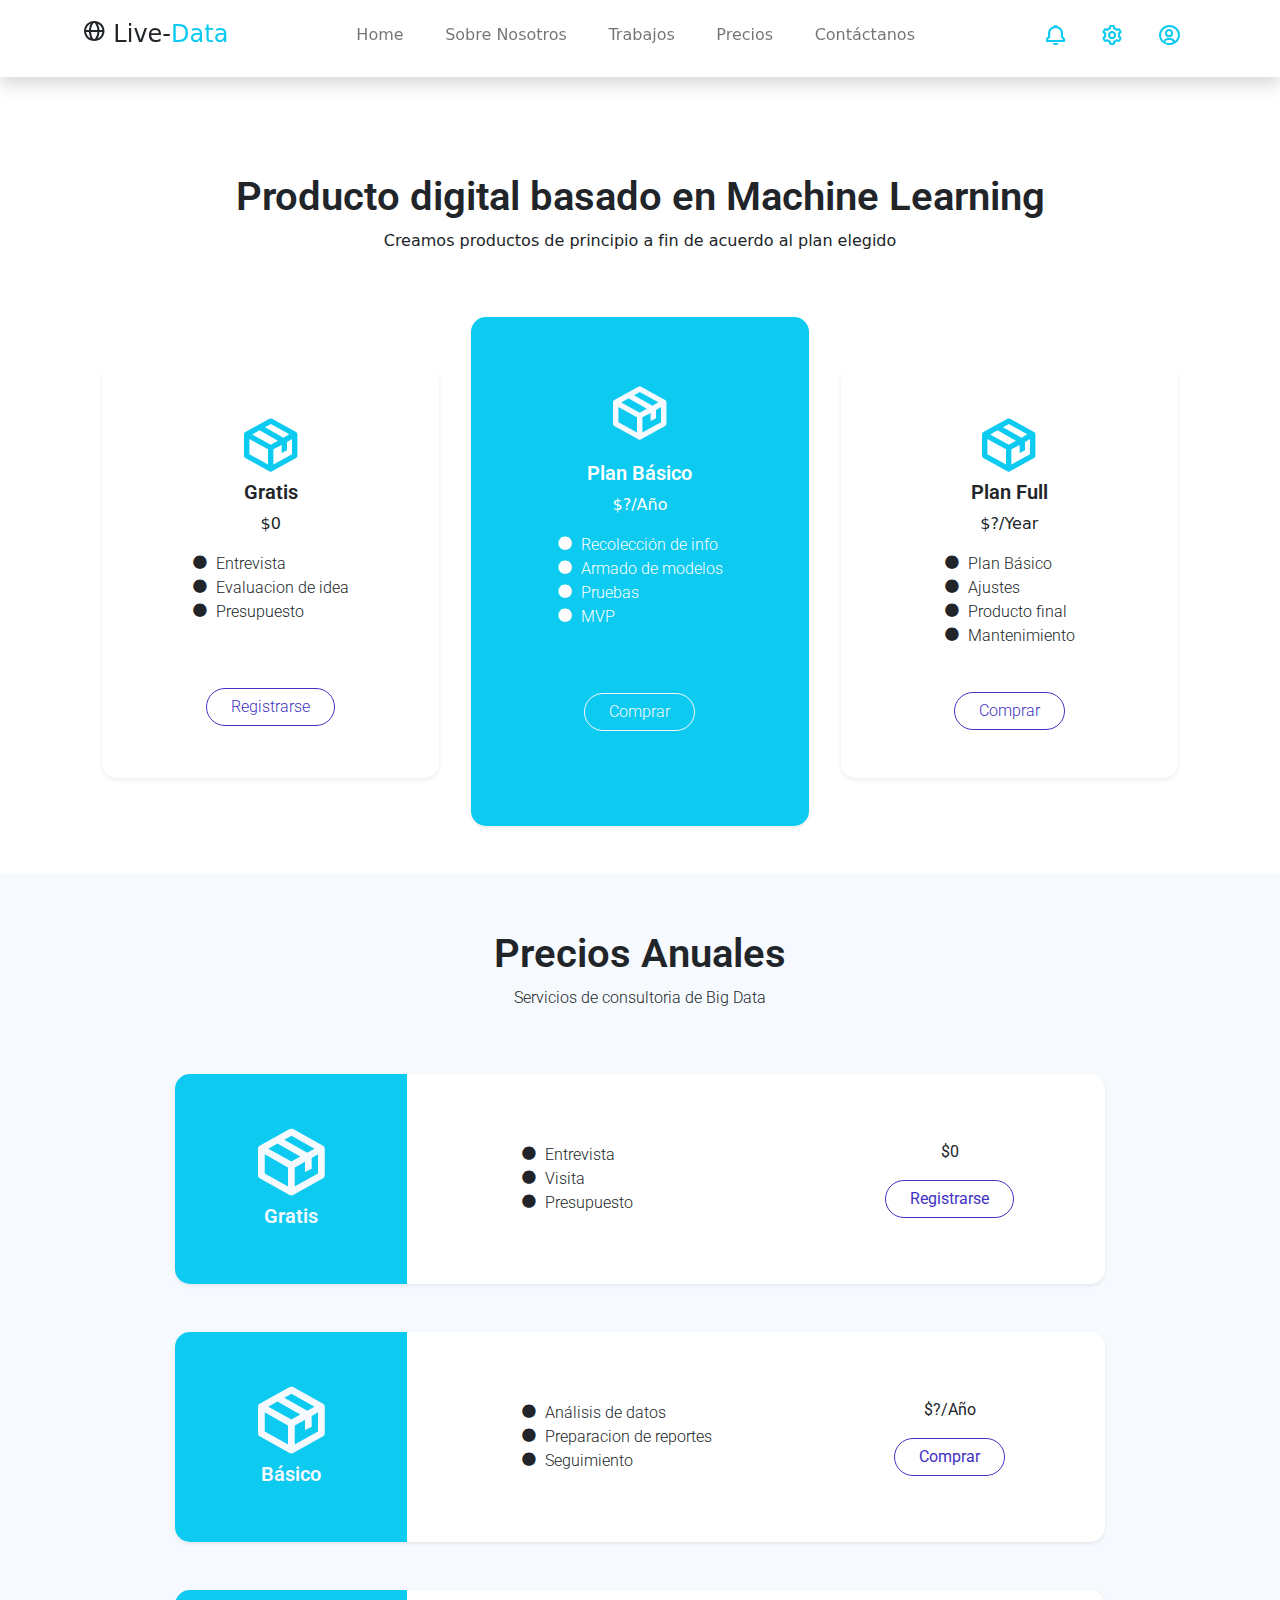
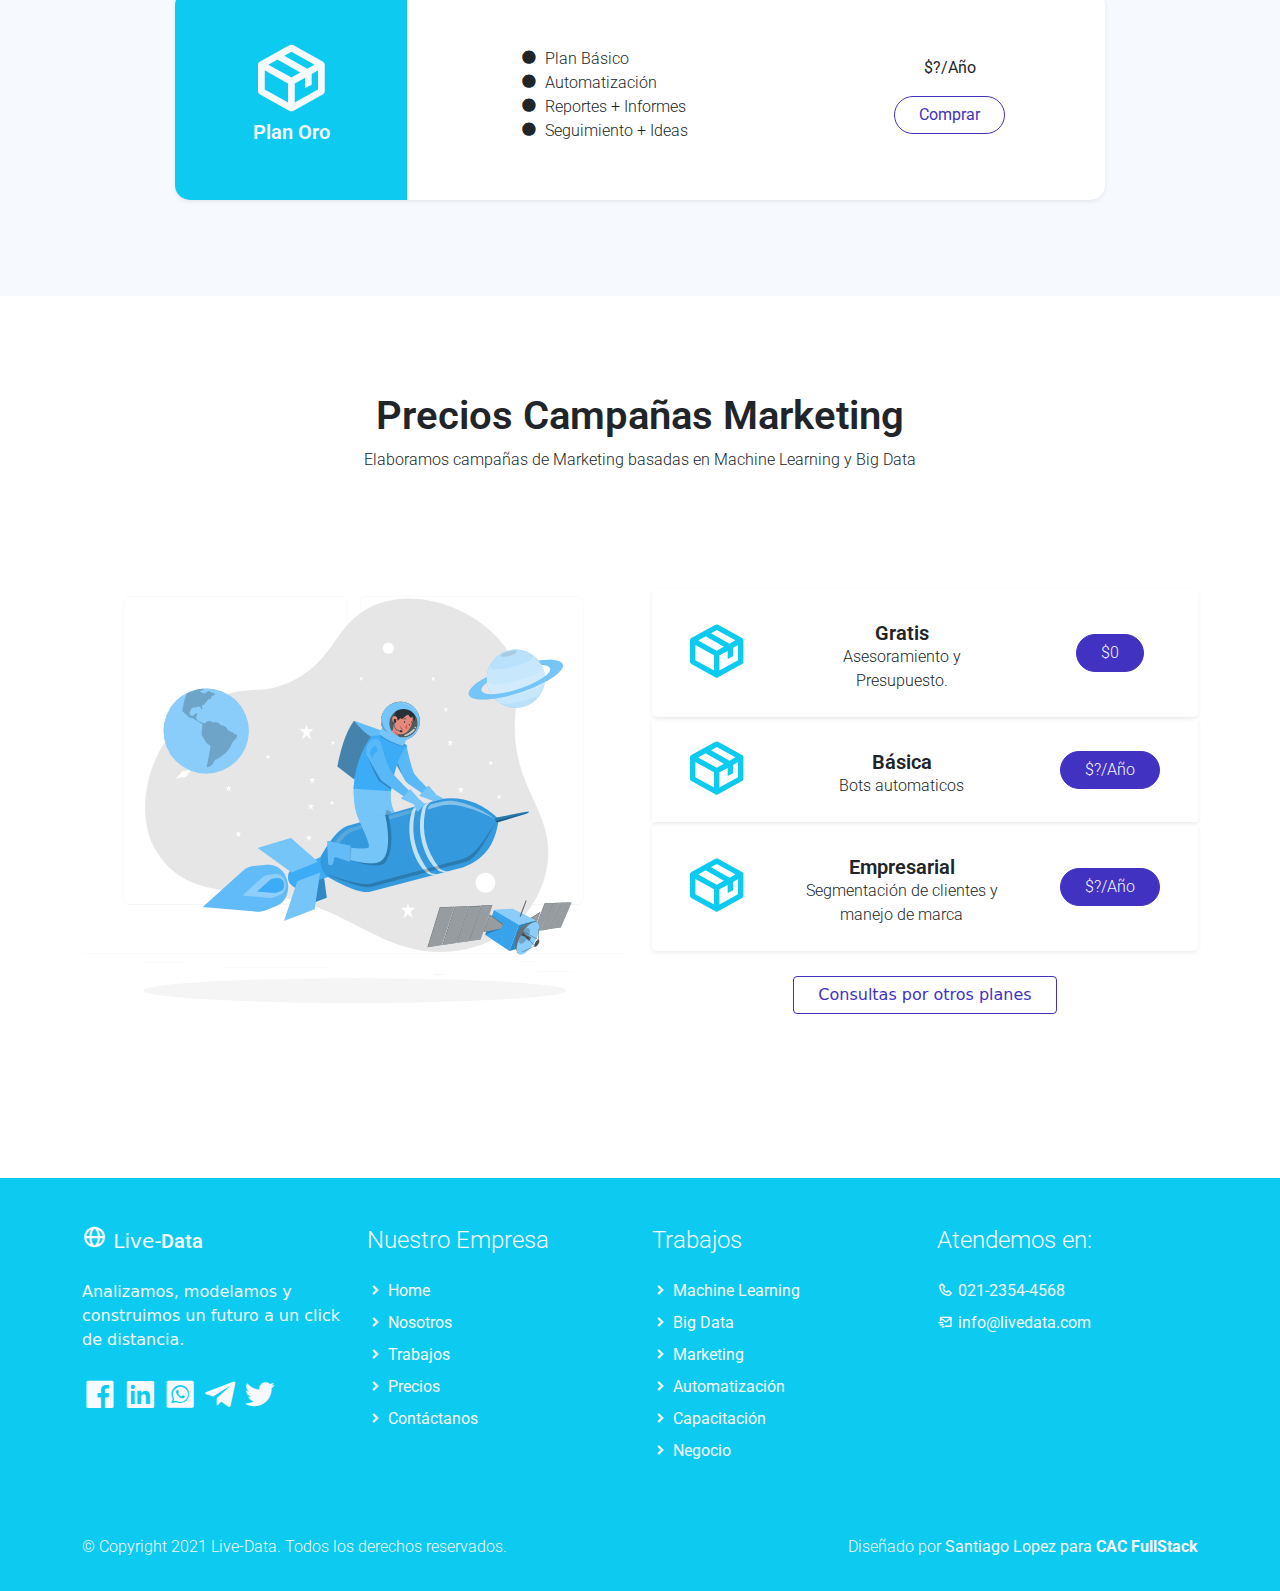
==== commit 597f607b: "Update pricing.html" ====
--- a/pricing.html
+++ b/pricing.html
@@ -64,7 +64,7 @@
     <!-- Start pricing -->
     <div class="container-lg py-5">
         <div class="col-md-12 m-auto text-center py-5">
-            <h1 class="pricing-header h2 semi-bold-600">Produto digital basado en Machine Learning</h1>
+            <h1 class="pricing-header h2 semi-bold-600">Producto digital basado en Machine Learning</h1>
             <p class="pricing-footer">
                 Creamos productos de principio a fin de acuerdo al plan elegido
             </p>
@@ -445,4 +445,4 @@
 
 </body>
 
-</html>+</html>
